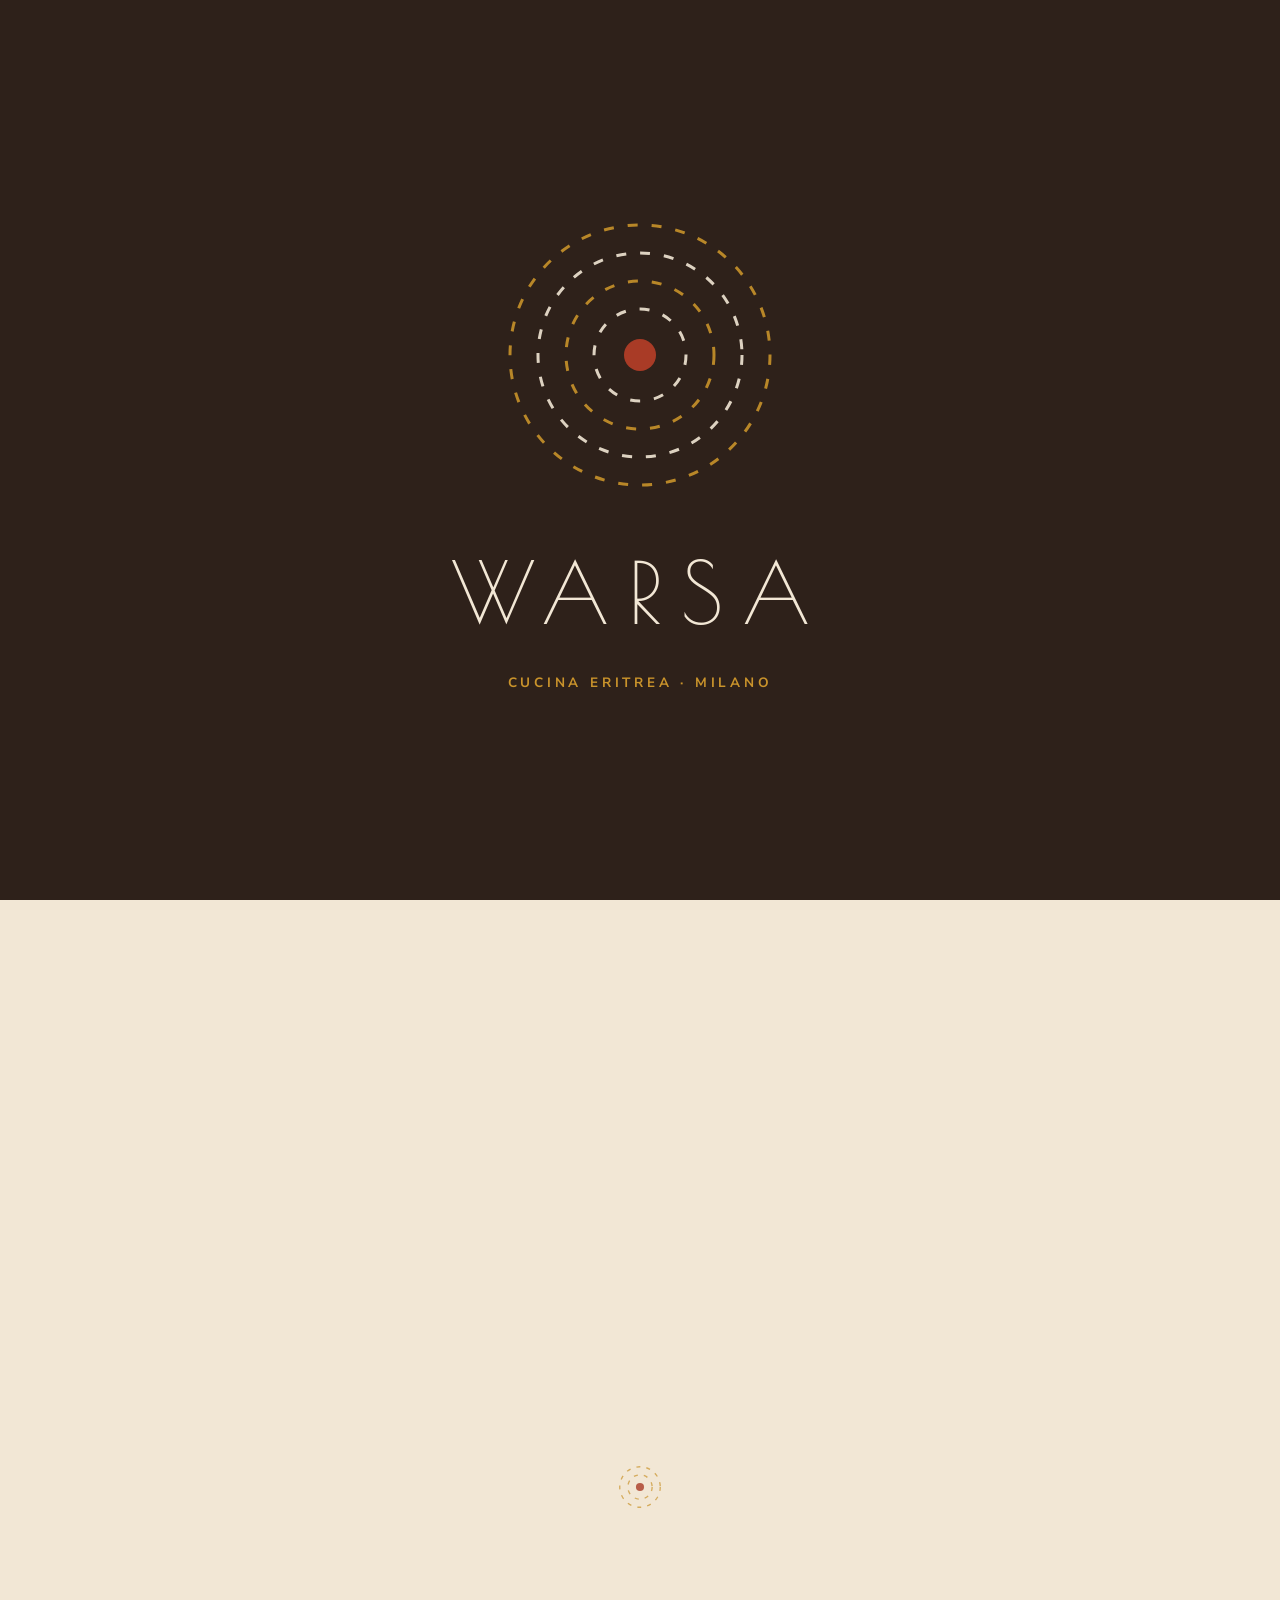
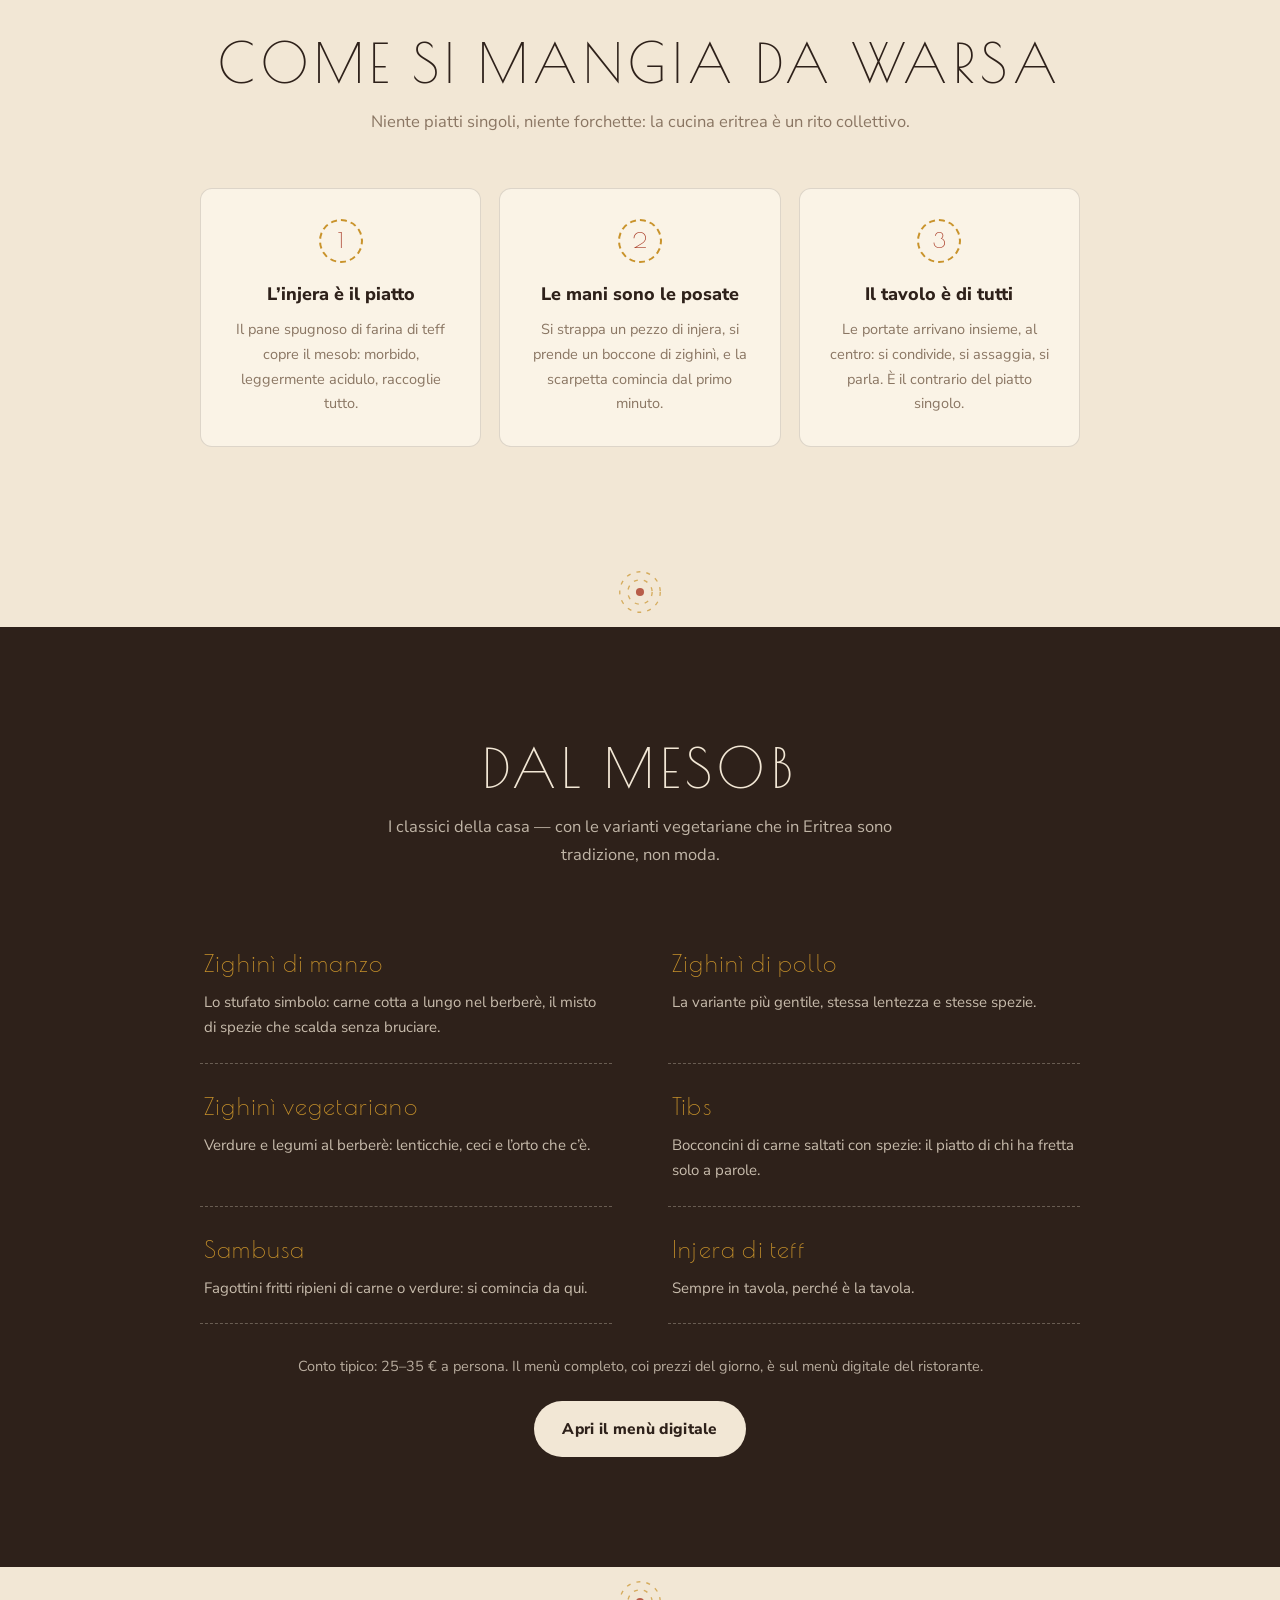
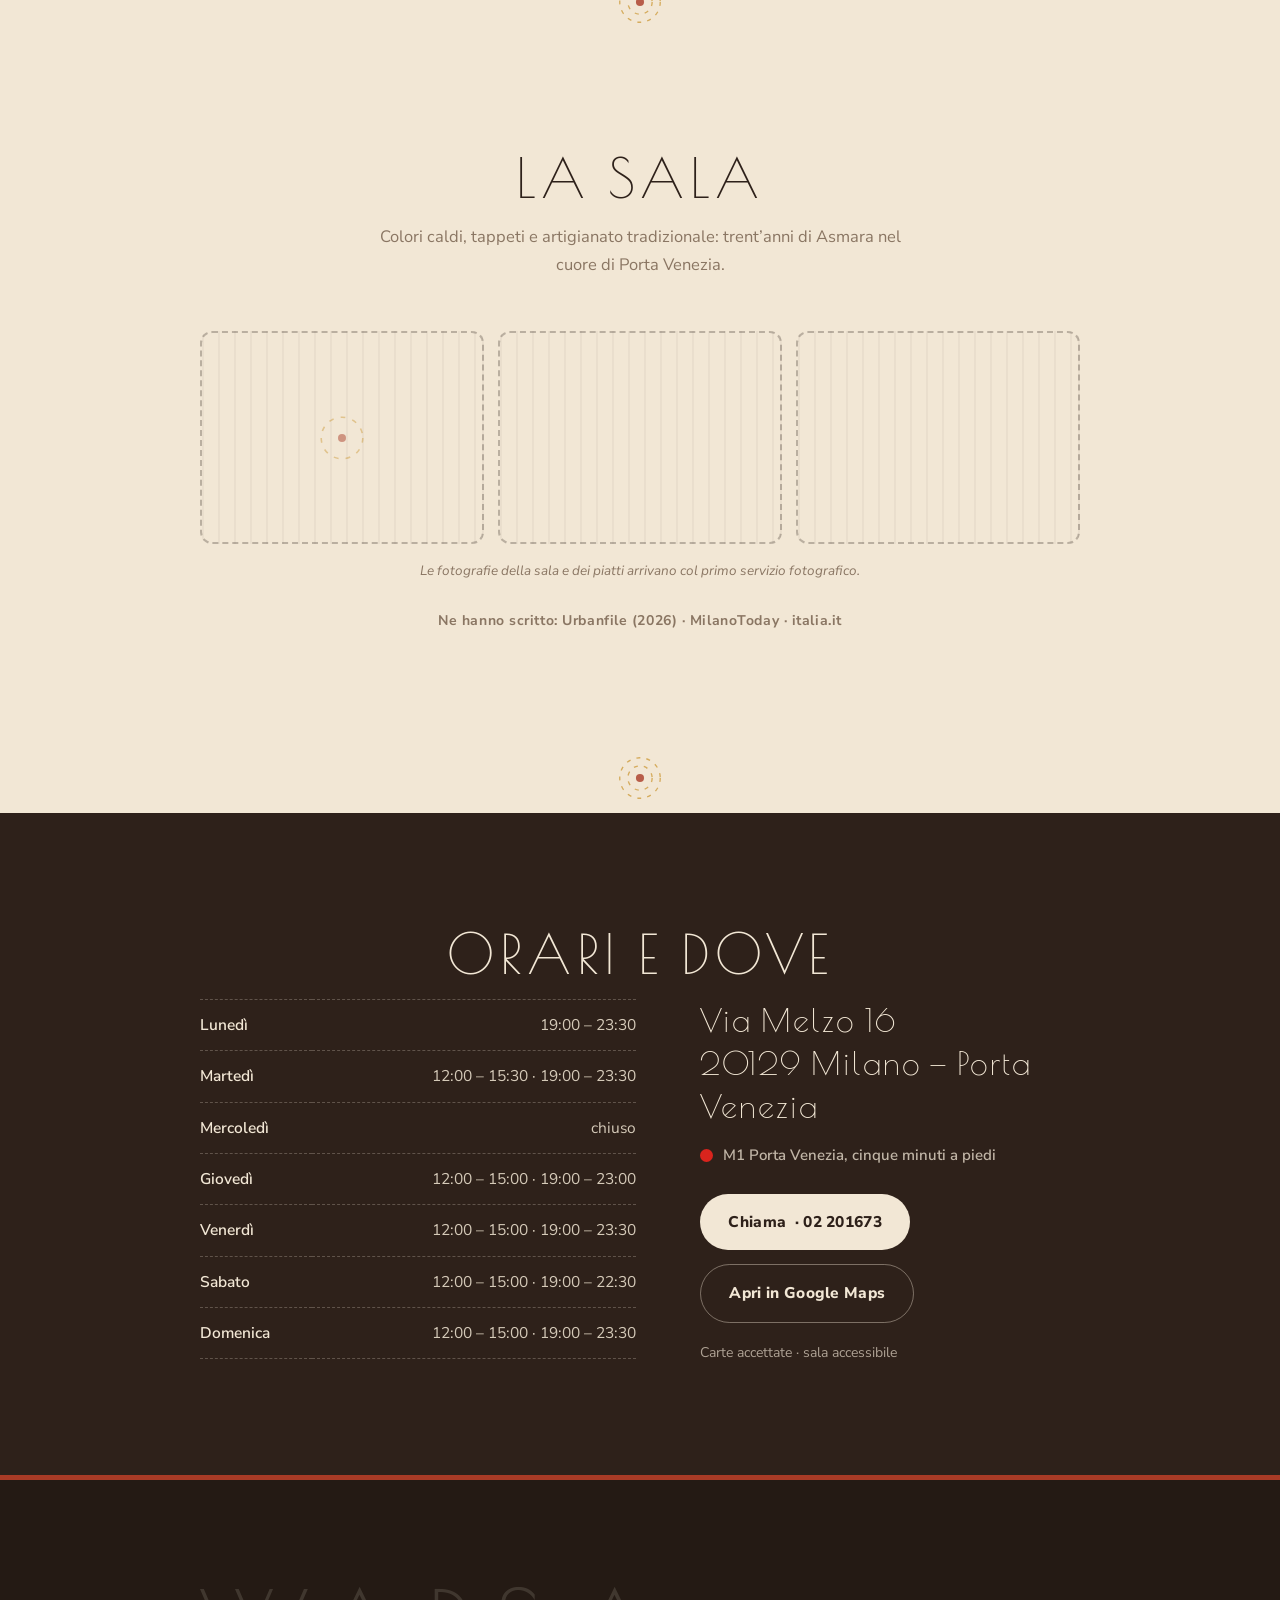
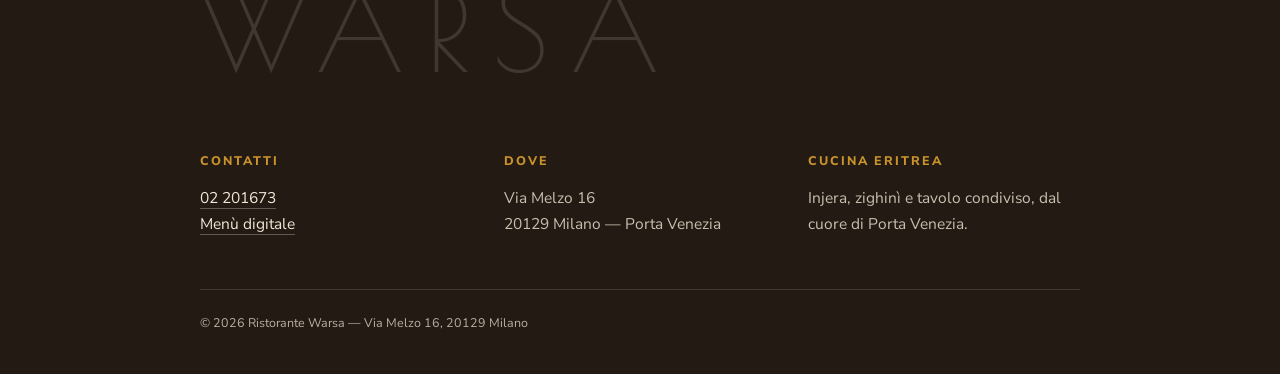
==== index.html @ 1490d29a "Sito Warsa — ristorante eritreo, Milano Porta Venezia Demo per pitch: layout cerimoniale centrato, f" ====
<!DOCTYPE html>
<html lang="it">
<head>
  <meta charset="UTF-8">
  <meta name="viewport" content="width=device-width, initial-scale=1.0">
  <title>Warsa — Ristorante eritreo a Milano, Porta Venezia | Via Melzo 16</title>
  <meta name="description" content="Warsa: uno dei ristoranti storici di cucina eritrea a Milano. Injera, zighinì, tibs e sambusa in via Melzo 16, Porta Venezia. Tel 02 201673 — menù digitale e orari.">
  <meta property="og:title" content="Warsa — Ristorante eritreo a Milano, Porta Venezia">
  <meta property="og:description" content="Injera, zighinì e cucina eritrea da condividere, in via Melzo 16. 4,4 su 5 in 1.472 recensioni.">
  <meta property="og:type" content="website">
  <meta property="og:locale" content="it_IT">
  <meta property="og:url" content="https://rotenzark.github.io/warsa/">
  <meta property="og:image" content="https://rotenzark.github.io/warsa/og-image.png">
  <link rel="canonical" href="https://rotenzark.github.io/warsa/">
  <meta name="theme-color" content="#F2E7D5">
  <link rel="icon" href="favicon.svg?v=1" type="image/svg+xml">
  <link rel="preconnect" href="https://fonts.googleapis.com">
  <link rel="preconnect" href="https://fonts.gstatic.com" crossorigin>
  <link href="https://fonts.googleapis.com/css2?family=Poiret+One&family=Nunito+Sans:wght@400;600;800&display=swap" rel="stylesheet">
  <link rel="stylesheet" href="css/style.css?v=1">
  <script type="application/ld+json">
  {
    "@context": "https://schema.org",
    "@type": "Restaurant",
    "name": "Warsa",
    "alternateName": "Ristorante Warsa",
    "description": "Uno dei ristoranti storici di cucina eritrea a Milano: injera di teff, zighinì, tibs e sambusa, in una sala ricca di arredi tradizionali. Quartiere Porta Venezia.",
    "servesCuisine": "Cucina eritrea",
    "telephone": "+3902201673",
    "priceRange": "€€",
    "menu": "https://warsa.qromo.it",
    "url": "https://rotenzark.github.io/warsa/",
    "image": "https://rotenzark.github.io/warsa/og-image.png",
    "address": {
      "@type": "PostalAddress",
      "streetAddress": "Via Melzo 16",
      "addressLocality": "Milano",
      "postalCode": "20129",
      "addressRegion": "MI",
      "addressCountry": "IT"
    },
    "areaServed": "Milano Porta Venezia",
    "hasMap": "https://www.google.com/maps/search/?api=1&query=Via+Melzo+16%2C+Milano",
    "openingHoursSpecification": [
      { "@type": "OpeningHoursSpecification", "dayOfWeek": "Monday", "opens": "19:00", "closes": "23:30" },
      { "@type": "OpeningHoursSpecification", "dayOfWeek": "Tuesday", "opens": "12:00", "closes": "15:30" },
      { "@type": "OpeningHoursSpecification", "dayOfWeek": "Tuesday", "opens": "19:00", "closes": "23:30" },
      { "@type": "OpeningHoursSpecification", "dayOfWeek": "Thursday", "opens": "12:00", "closes": "15:00" },
      { "@type": "OpeningHoursSpecification", "dayOfWeek": "Thursday", "opens": "19:00", "closes": "23:00" },
      { "@type": "OpeningHoursSpecification", "dayOfWeek": "Friday", "opens": "12:00", "closes": "15:00" },
      { "@type": "OpeningHoursSpecification", "dayOfWeek": "Friday", "opens": "19:00", "closes": "23:30" },
      { "@type": "OpeningHoursSpecification", "dayOfWeek": "Saturday", "opens": "12:00", "closes": "15:00" },
      { "@type": "OpeningHoursSpecification", "dayOfWeek": "Saturday", "opens": "19:00", "closes": "22:30" },
      { "@type": "OpeningHoursSpecification", "dayOfWeek": "Sunday", "opens": "12:00", "closes": "15:00" },
      { "@type": "OpeningHoursSpecification", "dayOfWeek": "Sunday", "opens": "19:00", "closes": "23:30" }
    ]
  }
  </script>
</head>
<body>

  <!-- ============ INTRO "IL MESOB" ============ -->
  <div class="intro" id="intro" aria-hidden="true">
    <div class="intro-mesob">
      <svg viewBox="0 0 300 300" fill="none" focusable="false">
        <circle class="anello a1" cx="150" cy="150" r="130"/>
        <circle class="anello a2" cx="150" cy="150" r="102"/>
        <circle class="anello a3" cx="150" cy="150" r="74"/>
        <circle class="anello a4" cx="150" cy="150" r="46"/>
        <circle class="centro" cx="150" cy="150" r="16"/>
      </svg>
      <p class="intro-nome">Warsa</p>
      <p class="intro-riga">Cucina eritrea · Milano</p>
    </div>
  </div>
  <noscript><style>.intro { display: none; }</style></noscript>

  <a class="skip-link" href="#top" data-i18n="skip">Salta al contenuto</a>

  <header class="topbar">
    <a class="wordmark" href="#top" aria-label="Warsa — torna su" data-i18n-aria="aria_top">Warsa</a>
    <nav class="nav" aria-label="Navigazione principale" data-i18n-aria="aria_nav">
      <button class="nav-toggle" aria-expanded="false" aria-controls="nav-menu">
        <span class="nav-toggle-bar" aria-hidden="true"></span>
        <span data-i18n="menu">Menu</span>
      </button>
      <ul class="nav-menu" id="nav-menu">
        <li><a href="#mesob" data-i18n="nav_mesob">Il mesob</a></li>
        <li><a href="#menu-sez" data-i18n="nav_menu2">Il menù</a></li>
        <li><a href="#sala" data-i18n="nav_room">La sala</a></li>
        <li><a href="#orari" data-i18n="nav_hours">Orari e dove</a></li>
      </ul>
    </nav>
    <div class="topbar-actions">
      <div class="lang-switch" role="group" aria-label="Lingua / Language">
        <button class="lang-btn is-active" data-lang="it" aria-pressed="true">IT</button>
        <span class="lang-sep" aria-hidden="true">/</span>
        <button class="lang-btn" data-lang="en" aria-pressed="false">EN</button>
      </div>
      <a class="btn btn-berbere btn-small" href="tel:+3902201673">
        <span data-i18n="call_short">Chiama</span>
      </a>
    </div>
  </header>

  <main id="top">

    <!-- ============ HERO ============ -->
    <section class="hero">
      <div class="hero-anelli" aria-hidden="true">
        <svg viewBox="0 0 300 300" fill="none" focusable="false">
          <circle class="anello-h" cx="150" cy="150" r="130"/>
          <circle class="anello-h" cx="150" cy="150" r="102"/>
          <circle class="anello-h" cx="150" cy="150" r="74"/>
          <circle class="anello-h" cx="150" cy="150" r="46"/>
          <circle class="centro-h" cx="150" cy="150" r="16"/>
        </svg>
      </div>
      <p class="eyebrow" data-i18n="hero_eyebrow">Cucina eritrea · Via Melzo 16 — Porta Venezia, Milano</p>
      <h1 class="hero-title">Warsa</h1>
      <p class="hero-sub" data-i18n="hero_sub">Uno dei ristoranti storici della cucina eritrea a Milano</p>
      <p class="hero-lead" data-i18n="hero_lead">L’injera arriva al centro del tavolo, lo zighinì ci si appoggia sopra, e le posate restano nel cassetto: qui si mangia con le mani, insieme, come ad Asmara.</p>
      <div class="hero-cta">
        <a class="btn btn-berbere" href="tel:+3902201673"><span data-i18n="call_cta">Chiama</span>&nbsp;· 02 201673</a>
        <a class="btn btn-quieto" href="https://warsa.qromo.it" target="_blank" rel="noopener" data-i18n="menu_cta">Sfoglia il menù digitale</a>
      </div>
      <p class="hero-proof" data-i18n="hero_proof">4,4 su 5 · 1.472 recensioni</p>
    </section>

    <div class="divisore" aria-hidden="true"><svg viewBox="0 0 80 80" fill="none"><circle class="d-anello" cx="40" cy="40" r="30"/><circle class="d-anello" cx="40" cy="40" r="18"/><circle class="d-centro" cx="40" cy="40" r="6"/></svg></div>

    <!-- ============ IL MESOB ============ -->
    <section class="sezione" id="mesob">
      <h2 class="sezione-titolo" data-i18n="mesob_title">Come si mangia da Warsa</h2>
      <p class="sezione-sub" data-i18n="mesob_sub">Niente piatti singoli, niente forchette: la cucina eritrea è un rito collettivo.</p>
      <div class="riti">
        <article class="rito">
          <span class="rito-num" aria-hidden="true">1</span>
          <h3 data-i18n="r1_t">L’injera è il piatto</h3>
          <p data-i18n="r1_p">Il pane spugnoso di farina di teff copre il mesob: morbido, leggermente acidulo, raccoglie tutto.</p>
        </article>
        <article class="rito">
          <span class="rito-num" aria-hidden="true">2</span>
          <h3 data-i18n="r2_t">Le mani sono le posate</h3>
          <p data-i18n="r2_p">Si strappa un pezzo di injera, si prende un boccone di zighinì, e la scarpetta comincia dal primo minuto.</p>
        </article>
        <article class="rito">
          <span class="rito-num" aria-hidden="true">3</span>
          <h3 data-i18n="r3_t">Il tavolo è di tutti</h3>
          <p data-i18n="r3_p">Le portate arrivano insieme, al centro: si condivide, si assaggia, si parla. È il contrario del piatto singolo.</p>
        </article>
      </div>
    </section>

    <div class="divisore" aria-hidden="true"><svg viewBox="0 0 80 80" fill="none"><circle class="d-anello" cx="40" cy="40" r="30"/><circle class="d-anello" cx="40" cy="40" r="18"/><circle class="d-centro" cx="40" cy="40" r="6"/></svg></div>

    <!-- ============ IL MENÙ ============ -->
    <section class="sezione sezione-scura" id="menu-sez">
      <h2 class="sezione-titolo" data-i18n="menu_title">Dal mesob</h2>
      <p class="sezione-sub sezione-sub-chiara" data-i18n="menu_sub">I classici della casa — con le varianti vegetariane che in Eritrea sono tradizione, non moda.</p>
      <ul class="piatti">
        <li class="piatto">
          <h3 data-i18n="p1_t">Zighinì di manzo</h3>
          <p data-i18n="p1_p">Lo stufato simbolo: carne cotta a lungo nel berberè, il misto di spezie che scalda senza bruciare.</p>
        </li>
        <li class="piatto">
          <h3 data-i18n="p2_t">Zighinì di pollo</h3>
          <p data-i18n="p2_p">La variante più gentile, stessa lentezza e stesse spezie.</p>
        </li>
        <li class="piatto">
          <h3 data-i18n="p3_t">Zighinì vegetariano</h3>
          <p data-i18n="p3_p">Verdure e legumi al berberè: lenticchie, ceci e l’orto che c’è.</p>
        </li>
        <li class="piatto">
          <h3 data-i18n="p4_t">Tibs</h3>
          <p data-i18n="p4_p">Bocconcini di carne saltati con spezie: il piatto di chi ha fretta solo a parole.</p>
        </li>
        <li class="piatto">
          <h3 data-i18n="p5_t">Sambusa</h3>
          <p data-i18n="p5_p">Fagottini fritti ripieni di carne o verdure: si comincia da qui.</p>
        </li>
        <li class="piatto">
          <h3 data-i18n="p6_t">Injera di teff</h3>
          <p data-i18n="p6_p">Sempre in tavola, perché è la tavola.</p>
        </li>
      </ul>
      <p class="piatti-nota" data-i18n="menu_note">Conto tipico: 25–35 € a persona. Il menù completo, coi prezzi del giorno, è sul menù digitale del ristorante.</p>
      <a class="btn btn-teff" href="https://warsa.qromo.it" target="_blank" rel="noopener" data-i18n="menu_cta2">Apri il menù digitale</a>
    </section>

    <div class="divisore" aria-hidden="true"><svg viewBox="0 0 80 80" fill="none"><circle class="d-anello" cx="40" cy="40" r="30"/><circle class="d-anello" cx="40" cy="40" r="18"/><circle class="d-centro" cx="40" cy="40" r="6"/></svg></div>

    <!-- ============ LA SALA ============ -->
    <section class="sezione" id="sala">
      <h2 class="sezione-titolo" data-i18n="room_title">La sala</h2>
      <p class="sezione-sub" data-i18n="room_sub">Colori caldi, tappeti e artigianato tradizionale: trent’anni di Asmara nel cuore di Porta Venezia.</p>
      <div class="sala-slots" aria-hidden="true">
        <div class="s-slot"><svg viewBox="0 0 80 80" fill="none"><circle class="d-anello" cx="40" cy="40" r="26"/><circle class="d-centro" cx="40" cy="40" r="5"/></svg></div>
        <div class="s-slot"></div>
        <div class="s-slot"></div>
      </div>
      <p class="sala-nota" data-i18n="room_note">Le fotografie della sala e dei piatti arrivano col primo servizio fotografico.</p>
      <p class="stampa"><span data-i18n="press">Ne hanno scritto:</span> Urbanfile (2026) · MilanoToday · italia.it</p>
    </section>

    <div class="divisore" aria-hidden="true"><svg viewBox="0 0 80 80" fill="none"><circle class="d-anello" cx="40" cy="40" r="30"/><circle class="d-anello" cx="40" cy="40" r="18"/><circle class="d-centro" cx="40" cy="40" r="6"/></svg></div>

    <!-- ============ ORARI E DOVE ============ -->
    <section class="sezione sezione-scura" id="orari">
      <h2 class="sezione-titolo" data-i18n="hours_title">Orari e dove</h2>
      <div class="orari-dove">
        <table class="orari-tabella">
          <caption class="visually-hidden" data-i18n="hours_caption">Orari di apertura</caption>
          <tbody>
            <tr><th scope="row" data-i18n="mon">Lunedì</th><td>19:00 – 23:30</td></tr>
            <tr><th scope="row" data-i18n="tue">Martedì</th><td>12:00 – 15:30 · 19:00 – 23:30</td></tr>
            <tr><th scope="row" data-i18n="wed">Mercoledì</th><td data-i18n="closed">chiuso</td></tr>
            <tr><th scope="row" data-i18n="thu">Giovedì</th><td>12:00 – 15:00 · 19:00 – 23:00</td></tr>
            <tr><th scope="row" data-i18n="fri">Venerdì</th><td>12:00 – 15:00 · 19:00 – 23:30</td></tr>
            <tr><th scope="row" data-i18n="sat">Sabato</th><td>12:00 – 15:00 · 19:00 – 22:30</td></tr>
            <tr><th scope="row" data-i18n="sun">Domenica</th><td>12:00 – 15:00 · 19:00 – 23:30</td></tr>
          </tbody>
        </table>
        <div class="dove">
          <address class="dove-indirizzo">
            Via Melzo 16<br>
            20129 Milano — Porta Venezia
          </address>
          <p class="dove-metro"><span class="metro-dot" aria-hidden="true"></span> <span data-i18n="metro">M1 Porta Venezia, cinque minuti a piedi</span></p>
          <div class="dove-azioni">
            <a class="btn btn-teff" href="tel:+3902201673"><span data-i18n="call_cta">Chiama</span>&nbsp;· 02 201673</a>
            <a class="btn btn-quieto-chiaro" href="https://www.google.com/maps/search/?api=1&query=Via+Melzo+16%2C+Milano" target="_blank" rel="noopener" data-i18n="maps">Apri in Google Maps</a>
          </div>
          <p class="dove-note"><span data-i18n="cards">Carte accettate · sala accessibile</span></p>
        </div>
      </div>
    </section>

  </main>

  <!-- ============ FOOTER ============ -->
  <footer class="footer">
    <p class="footer-wordmark" aria-hidden="true">Warsa</p>
    <div class="footer-cols">
      <div>
        <h3 data-i18n="f_contacts">Contatti</h3>
        <p><a href="tel:+3902201673">02 201673</a></p>
        <p><a href="https://warsa.qromo.it" target="_blank" rel="noopener" data-i18n="f_menu">Menù digitale</a></p>
      </div>
      <div>
        <h3 data-i18n="f_where">Dove</h3>
        <p>Via Melzo 16<br>20129 Milano — Porta Venezia</p>
      </div>
      <div>
        <h3 data-i18n="f_what">Cucina eritrea</h3>
        <p data-i18n="f_line">Injera, zighinì e tavolo condiviso, dal cuore di Porta Venezia.</p>
      </div>
    </div>
    <p class="footer-legal">© <span data-current-year>2026</span> Ristorante Warsa — Via Melzo 16, 20129 Milano</p>
  </footer>

  <script src="js/main.js?v=1"></script>
</body>
</html>
---- css/style.css ----
/* ============================================================
   WARSA — Cucina eritrea, Milano Porta Venezia
   Palette: teff, caffè, berberè, senape · il mesob come firma
   ============================================================ */

:root {
  --teff:      #F2E7D5;   /* crema d'injera: fondo */
  --teff-vivo: #FAF3E6;   /* card */
  --caffe:     #2E211A;   /* inchiostro e sezioni scure */
  --caffe-2:   #3C2C22;
  --berbere:   #A93B26;   /* rosso spezia: CTA */
  --senape:    #C9932B;   /* accenti */
  --sabbia:    #8A7663;   /* testo secondario */

  --f-display: "Poiret One", "Georgia", cursive;
  --f-body: "Nunito Sans", "Segoe UI", Arial, sans-serif;

  --maxw: 880px;
  --pad: clamp(20px, 5vw, 60px);
}

* { margin: 0; padding: 0; box-sizing: border-box; }

html { scroll-padding-top: 76px; }
@media (prefers-reduced-motion: no-preference) {
  html { scroll-behavior: smooth; }
}

body {
  font-family: var(--f-body);
  font-size: 17px;
  line-height: 1.7;
  background: var(--teff);
  color: var(--caffe);
  -webkit-font-smoothing: antialiased;
}

::selection { background: var(--senape); color: var(--caffe); }

img, svg { display: block; max-width: 100%; }
a { color: inherit; }

:focus-visible {
  outline: 2px solid var(--caffe);
  outline-offset: 3px;
  border-radius: 2px;
}
.sezione-scura :focus-visible,
.footer :focus-visible,
.intro :focus-visible { outline-color: var(--teff); }

.visually-hidden {
  position: absolute !important;
  width: 1px; height: 1px;
  overflow: hidden;
  clip: rect(0 0 0 0);
  white-space: nowrap;
}

.skip-link {
  position: absolute;
  top: -60px; left: 16px;
  z-index: 400;
  background: var(--caffe);
  color: var(--teff);
  padding: 10px 18px;
  font-weight: 700;
  text-decoration: none;
  transition: top 0.2s;
}
.skip-link:focus { top: 12px; }

/* ============ INTRO "IL MESOB" (iride) ============ */

.intro {
  position: fixed;
  inset: 0;
  z-index: 300;
  background: var(--caffe);
  display: flex;
  align-items: center;
  justify-content: center;
  clip-path: circle(150% at 50% 50%);
}

body.intro-lock { overflow: hidden; }

.intro--iride {
  clip-path: circle(0% at 50% 50%);
  transition: clip-path 0.9s cubic-bezier(0.6, 0, 0.3, 1);
  pointer-events: none;
}

.intro-mesob {
  display: flex;
  flex-direction: column;
  align-items: center;
  gap: 8px;
}

.intro-mesob svg {
  width: min(56vmin, 300px);
  height: auto;
  margin-bottom: 8px;
}

.anello {
  stroke: var(--senape);
  stroke-width: 3;
  stroke-dasharray: 10 14;
  stroke-dashoffset: 400;
  opacity: 0;
  animation: intreccio 1.2s cubic-bezier(0.4, 0, 0.3, 1) forwards;
}
.a1 { animation-delay: 0.20s; }
.a2 { animation-delay: 0.42s; stroke: var(--teff); opacity: 0; }
.a3 { animation-delay: 0.64s; }
.a4 { animation-delay: 0.86s; stroke: var(--teff); }
@keyframes intreccio {
  to { stroke-dashoffset: 0; opacity: 0.9; }
}

.centro {
  fill: var(--berbere);
  transform-box: fill-box;
  transform-origin: center;
  transform: scale(0);
  animation: cuore 0.5s cubic-bezier(0.3, 1.3, 0.4, 1) 1.15s forwards;
}
@keyframes cuore {
  to { transform: scale(1); }
}

.intro-nome {
  font-family: var(--f-display);
  font-size: clamp(44px, 9vw, 84px);
  letter-spacing: 0.22em;
  text-transform: uppercase;
  color: var(--teff);
  opacity: 0;
  animation: nome-su 0.7s ease 1.5s forwards;
}
.intro-riga {
  font-size: clamp(11px, 1.6vw, 13.5px);
  font-weight: 700;
  letter-spacing: 0.28em;
  text-transform: uppercase;
  color: var(--senape);
  opacity: 0;
  animation: nome-su 0.7s ease 1.75s forwards;
}
@keyframes nome-su {
  from { opacity: 0; transform: translateY(10px); }
  to   { opacity: 1; transform: none; }
}

/* ingresso hero orchestrato con la fine dell'intro */
.has-intro .hero > *:not(.hero-anelli) {
  opacity: 0;
  transform: translateY(16px);
}
.intro-done .hero > *:not(.hero-anelli) {
  opacity: 1;
  transform: none;
  transition: opacity 0.7s ease 0.25s, transform 0.7s ease 0.25s;
}

@media (prefers-reduced-motion: reduce) {
  .intro { display: none; }
  .has-intro .hero > *:not(.hero-anelli) { opacity: 1; transform: none; }
}

/* ============ TOPBAR ============ */

.topbar {
  position: sticky;
  top: 0;
  z-index: 100;
  display: flex;
  align-items: center;
  gap: 28px;
  padding: 14px var(--pad);
  background: rgba(242, 231, 213, 0.92);
  backdrop-filter: blur(10px);
  -webkit-backdrop-filter: blur(10px);
  border-bottom: 1px solid rgba(46, 33, 26, 0.16);
}

.wordmark {
  font-family: var(--f-display);
  font-size: 24px;
  letter-spacing: 0.14em;
  text-transform: uppercase;
  line-height: 1;
  text-decoration: none;
  color: var(--caffe);
  white-space: nowrap;
}

.nav { margin-right: auto; }
.nav-toggle { display: none; }

.nav-menu {
  display: flex;
  gap: 26px;
  list-style: none;
}
.nav-menu a {
  font-size: 14.5px;
  font-weight: 600;
  letter-spacing: 0.03em;
  text-decoration: none;
  color: var(--sabbia);
  transition: color 0.15s;
}
.nav-menu a:hover { color: var(--caffe); }

.topbar-actions {
  display: flex;
  align-items: center;
  gap: 14px;
}

.lang-switch {
  display: flex;
  align-items: center;
  gap: 2px;
  font-size: 13px;
  font-weight: 800;
  letter-spacing: 0.06em;
}
.lang-btn {
  display: inline-flex;
  align-items: center;
  justify-content: center;
  min-width: 32px;
  min-height: 32px;
  background: none;
  border: none;
  color: var(--sabbia);
  font: inherit;
  cursor: pointer;
  padding: 6px 8px;
}
.lang-btn.is-active { color: var(--berbere); }
.lang-btn:hover { color: var(--caffe); }
.lang-sep { color: rgba(46, 33, 26, 0.25); }

/* ============ BOTTONI ============ */

.btn {
  display: inline-flex;
  align-items: center;
  justify-content: center;
  gap: 4px;
  padding: 15px 28px;
  font-family: var(--f-body);
  font-size: 15.5px;
  font-weight: 800;
  letter-spacing: 0.02em;
  text-decoration: none;
  border: none;
  border-radius: 999px;
  cursor: pointer;
  transition: transform 0.15s, background-color 0.15s, border-color 0.15s;
}
.btn:active { transform: scale(0.98); }

.btn-berbere {
  background: var(--berbere);
  color: #FFF6EA;
}
.btn-berbere:hover { background: #8E2F1D; }

.btn-teff {
  background: var(--teff);
  color: var(--caffe);
}
.btn-teff:hover { background: #E8DAC1; }

.btn-quieto {
  border: 1.5px solid rgba(46, 33, 26, 0.35);
  color: var(--caffe);
  background: none;
}
.btn-quieto:hover { border-color: var(--caffe); }

.btn-quieto-chiaro {
  border: 1.5px solid rgba(242, 231, 213, 0.4);
  color: var(--teff);
  background: none;
}
.btn-quieto-chiaro:hover { border-color: var(--teff); }

.btn-small { padding: 9px 18px; font-size: 14px; }

/* ============ HERO (cerimoniale, centrato) ============ */

.hero {
  position: relative;
  min-height: calc(100vh - 55px);
  min-height: calc(100svh - 55px);
  display: flex;
  flex-direction: column;
  align-items: center;
  justify-content: center;
  text-align: center;
  padding: 60px var(--pad);
  overflow: hidden;
}

.hero-anelli {
  position: absolute;
  top: 50%;
  left: 50%;
  transform: translate(-50%, -54%);
  width: min(120vmin, 720px);
  opacity: 0.5;
  pointer-events: none;
}

.anello-h {
  stroke: var(--senape);
  stroke-width: 1.6;
  stroke-dasharray: 10 14;
  opacity: 0.55;
}
.anello-h:nth-child(2),
.anello-h:nth-child(4) { stroke: var(--sabbia); opacity: 0.35; }
.centro-h { fill: rgba(169, 59, 38, 0.35); }

@media (prefers-reduced-motion: no-preference) {
  .hero-anelli svg {
    animation: mesob-gira 90s linear infinite;
  }
  @keyframes mesob-gira {
    to { transform: rotate(360deg); }
  }
}

.hero > * { position: relative; z-index: 2; }

.eyebrow {
  font-size: 13px;
  font-weight: 800;
  letter-spacing: 0.18em;
  text-transform: uppercase;
  color: var(--berbere);
  margin-bottom: 24px;
}

.hero-title {
  font-family: var(--f-display);
  font-size: clamp(72px, 15vw, 180px);
  font-weight: 400;
  letter-spacing: 0.18em;
  text-transform: uppercase;
  line-height: 1;
  color: var(--caffe);
  margin-right: -0.18em; /* compensa il letter-spacing per il centraggio ottico */
}

.hero-sub {
  font-size: clamp(14px, 2vw, 18px);
  font-weight: 700;
  letter-spacing: 0.08em;
  color: var(--senape);
  text-transform: uppercase;
  margin: 18px 0 24px;
}

.hero-lead {
  max-width: 620px;
  font-size: clamp(17px, 2vw, 20px);
  color: var(--sabbia);
  margin-bottom: 36px;
}

.hero-cta {
  display: flex;
  flex-wrap: wrap;
  justify-content: center;
  gap: 16px;
  margin-bottom: 22px;
}

.hero-proof {
  font-size: 14px;
  font-weight: 700;
  letter-spacing: 0.06em;
  text-transform: uppercase;
  color: var(--sabbia);
}

/* ============ DIVISORE (mesob piccolo) ============ */

.divisore {
  display: flex;
  justify-content: center;
  padding: 8px 0;
}
.divisore svg { width: 54px; height: 54px; }
.d-anello {
  stroke: var(--senape);
  stroke-width: 2;
  stroke-dasharray: 6 9;
  opacity: 0.7;
}
.d-centro { fill: var(--berbere); opacity: 0.8; }

/* ============ SEZIONI (centrate) ============ */

.sezione {
  padding: clamp(64px, 9vw, 110px) var(--pad);
  text-align: center;
}

.sezione > * {
  max-width: var(--maxw);
  margin-left: auto;
  margin-right: auto;
}

.sezione-scura {
  background: var(--caffe);
  color: var(--teff);
}

.sezione-titolo {
  font-family: var(--f-display);
  font-size: clamp(32px, 5vw, 54px);
  font-weight: 400;
  letter-spacing: 0.1em;
  text-transform: uppercase;
  line-height: 1.15;
  margin-bottom: 14px;
}

.sezione-sub {
  max-width: 560px;
  font-size: 16.5px;
  color: var(--sabbia);
  margin-bottom: clamp(34px, 5vw, 52px);
}
.sezione-sub-chiara { color: rgba(242, 231, 213, 0.75); }

/* ============ I RITI (come si mangia) ============ */

.riti {
  display: grid;
  grid-template-columns: repeat(3, 1fr);
  gap: 18px;
  text-align: center;
}

.rito {
  background: var(--teff-vivo);
  border: 1px solid rgba(46, 33, 26, 0.14);
  border-radius: 12px;
  padding: 30px 24px;
}

.rito-num {
  display: inline-flex;
  align-items: center;
  justify-content: center;
  width: 44px;
  height: 44px;
  border: 2px dashed var(--senape);
  border-radius: 50%;
  font-family: var(--f-display);
  font-size: 22px;
  color: var(--berbere);
  margin-bottom: 16px;
}

.rito h3 {
  font-size: 18px;
  font-weight: 800;
  margin-bottom: 8px;
}

.rito p {
  font-size: 14.5px;
  color: var(--sabbia);
}

/* ============ IL MENÙ ============ */

.piatti {
  list-style: none;
  display: grid;
  grid-template-columns: repeat(2, 1fr);
  gap: 0 clamp(28px, 5vw, 56px);
  text-align: left;
}

.piatto {
  padding: 22px 4px;
  border-bottom: 1px dashed rgba(242, 231, 213, 0.3);
}

.piatto h3 {
  font-family: var(--f-display);
  font-size: 24px;
  font-weight: 400;
  letter-spacing: 0.05em;
  color: var(--senape);
  margin-bottom: 6px;
}

.piatto p {
  font-size: 15px;
  color: rgba(242, 231, 213, 0.78);
}

.piatti-nota {
  margin-top: 30px;
  font-size: 14.5px;
  color: rgba(242, 231, 213, 0.7);
  margin-bottom: 22px;
}

/* ============ LA SALA ============ */

.sala-slots {
  display: grid;
  grid-template-columns: repeat(3, 1fr);
  gap: 14px;
}

.s-slot {
  aspect-ratio: 4 / 3;
  border: 2px dashed rgba(46, 33, 26, 0.28);
  border-radius: 12px;
  background:
    repeating-linear-gradient(90deg,
      rgba(46, 33, 26, 0.04) 0 2px,
      transparent 2px 16px);
  display: flex;
  align-items: center;
  justify-content: center;
}
.s-slot svg { width: 64px; height: 64px; opacity: 0.6; }

.sala-nota {
  margin-top: 16px;
  font-size: 13.5px;
  font-style: italic;
  color: var(--sabbia);
}

.stampa {
  margin-top: 26px;
  font-size: 14px;
  font-weight: 700;
  letter-spacing: 0.04em;
  color: var(--sabbia);
}

/* ============ ORARI E DOVE ============ */

.orari-dove {
  display: grid;
  grid-template-columns: 1.15fr 1fr;
  gap: clamp(32px, 5vw, 64px);
  text-align: left;
  align-items: start;
}

.orari-tabella {
  width: 100%;
  border-collapse: collapse;
  font-size: 15.5px;
}
.orari-tabella th,
.orari-tabella td {
  text-align: left;
  padding: 12px 0;
  border-bottom: 1px dashed rgba(242, 231, 213, 0.25);
  font-weight: 600;
}
.orari-tabella tr:first-child th,
.orari-tabella tr:first-child td { border-top: 1px dashed rgba(242, 231, 213, 0.25); }
.orari-tabella td {
  text-align: right;
  font-weight: 400;
  color: rgba(242, 231, 213, 0.85);
  white-space: nowrap;
}

.dove-indirizzo {
  font-family: var(--f-display);
  font-style: normal;
  font-size: clamp(24px, 3vw, 32px);
  letter-spacing: 0.06em;
  line-height: 1.35;
  margin-bottom: 14px;
}

.dove-metro {
  display: flex;
  align-items: center;
  gap: 10px;
  font-size: 15px;
  font-weight: 600;
  color: rgba(242, 231, 213, 0.75);
  margin-bottom: 26px;
}
.metro-dot {
  width: 13px; height: 13px;
  border-radius: 50%;
  background: #D9241D; /* rosso della M1 */
  flex: none;
}

.dove-azioni {
  display: flex;
  flex-wrap: wrap;
  gap: 14px;
  margin-bottom: 18px;
}

.dove-note {
  font-size: 14px;
  color: rgba(242, 231, 213, 0.65);
}

/* ============ FOOTER ============ */

.footer {
  background: #241A14;
  color: var(--teff);
  padding: clamp(56px, 8vw, 96px) var(--pad) 40px;
  border-top: 5px solid var(--berbere);
}

.footer > * {
  max-width: var(--maxw);
  margin-left: auto;
  margin-right: auto;
}

.footer-wordmark {
  font-family: var(--f-display);
  font-size: clamp(52px, 9vw, 110px);
  letter-spacing: 0.2em;
  text-transform: uppercase;
  line-height: 1;
  color: rgba(242, 231, 213, 0.14);
  margin-bottom: clamp(38px, 5vw, 64px);
  user-select: none;
}

.footer-cols {
  display: grid;
  grid-template-columns: repeat(3, 1fr);
  gap: 32px;
  margin-bottom: 52px;
}

.footer-cols h3 {
  font-size: 12.5px;
  font-weight: 800;
  letter-spacing: 0.16em;
  text-transform: uppercase;
  color: var(--senape);
  margin-bottom: 14px;
}

.footer-cols p {
  font-size: 15.5px;
  color: rgba(242, 231, 213, 0.8);
}
.footer-cols a {
  color: var(--teff);
  text-decoration: none;
  border-bottom: 1px solid rgba(242, 231, 213, 0.3);
  transition: border-color 0.15s;
}
.footer-cols a:hover { border-color: var(--senape); }

.footer-legal {
  font-size: 12.5px;
  color: rgba(242, 231, 213, 0.72);
  border-top: 1px solid rgba(242, 231, 213, 0.14);
  padding-top: 22px;
}

/* ============ REVEAL ============ */

@media (prefers-reduced-motion: no-preference) {
  .reveal {
    opacity: 0;
    transform: translateY(18px);
    transition: opacity 0.65s ease, transform 0.65s ease;
  }
  .reveal.is-visible {
    opacity: 1;
    transform: none;
  }
}

/* ============ RESPONSIVE ============ */

@media (max-width: 900px) {
  .topbar { gap: 18px; }
  .nav-menu { gap: 16px; }
  .nav-menu a { font-size: 13.5px; }

  .riti { grid-template-columns: 1fr; }
  .piatti { grid-template-columns: 1fr; }
  .sala-slots { grid-template-columns: 1fr; }
  .s-slot { aspect-ratio: 21 / 9; }
  .orari-dove { grid-template-columns: 1fr; }
}

@media (max-width: 860px) {
  html { scroll-padding-top: 130px; }

  .topbar { gap: 16px; flex-wrap: wrap; }

  .nav-toggle {
    display: inline-flex;
    align-items: center;
    gap: 8px;
    background: none;
    border: 1.5px solid rgba(46, 33, 26, 0.3);
    border-radius: 999px;
    color: var(--caffe);
    font: 700 13.5px var(--f-body);
    letter-spacing: 0.03em;
    padding: 8px 14px;
    cursor: pointer;
  }
  .nav-toggle-bar {
    width: 14px;
    height: 2px;
    background: currentColor;
    box-shadow: 0 -4px 0 currentColor, 0 4px 0 currentColor;
  }

  .nav { order: 3; width: 100%; margin: 0; }
  .nav-menu {
    display: none;
    flex-direction: column;
    gap: 0;
    width: 100%;
    padding: 6px 0 10px;
  }
  .nav.is-open .nav-menu { display: flex; }
  .nav-menu a {
    display: block;
    padding: 12px 2px;
    font-size: 16px;
    border-bottom: 1px solid rgba(46, 33, 26, 0.1);
  }

  .topbar-actions { margin-left: auto; }

  .hero-cta .btn { width: 100%; }

  .dove-azioni .btn { width: 100%; }

  .footer-cols { grid-template-columns: 1fr; }
}
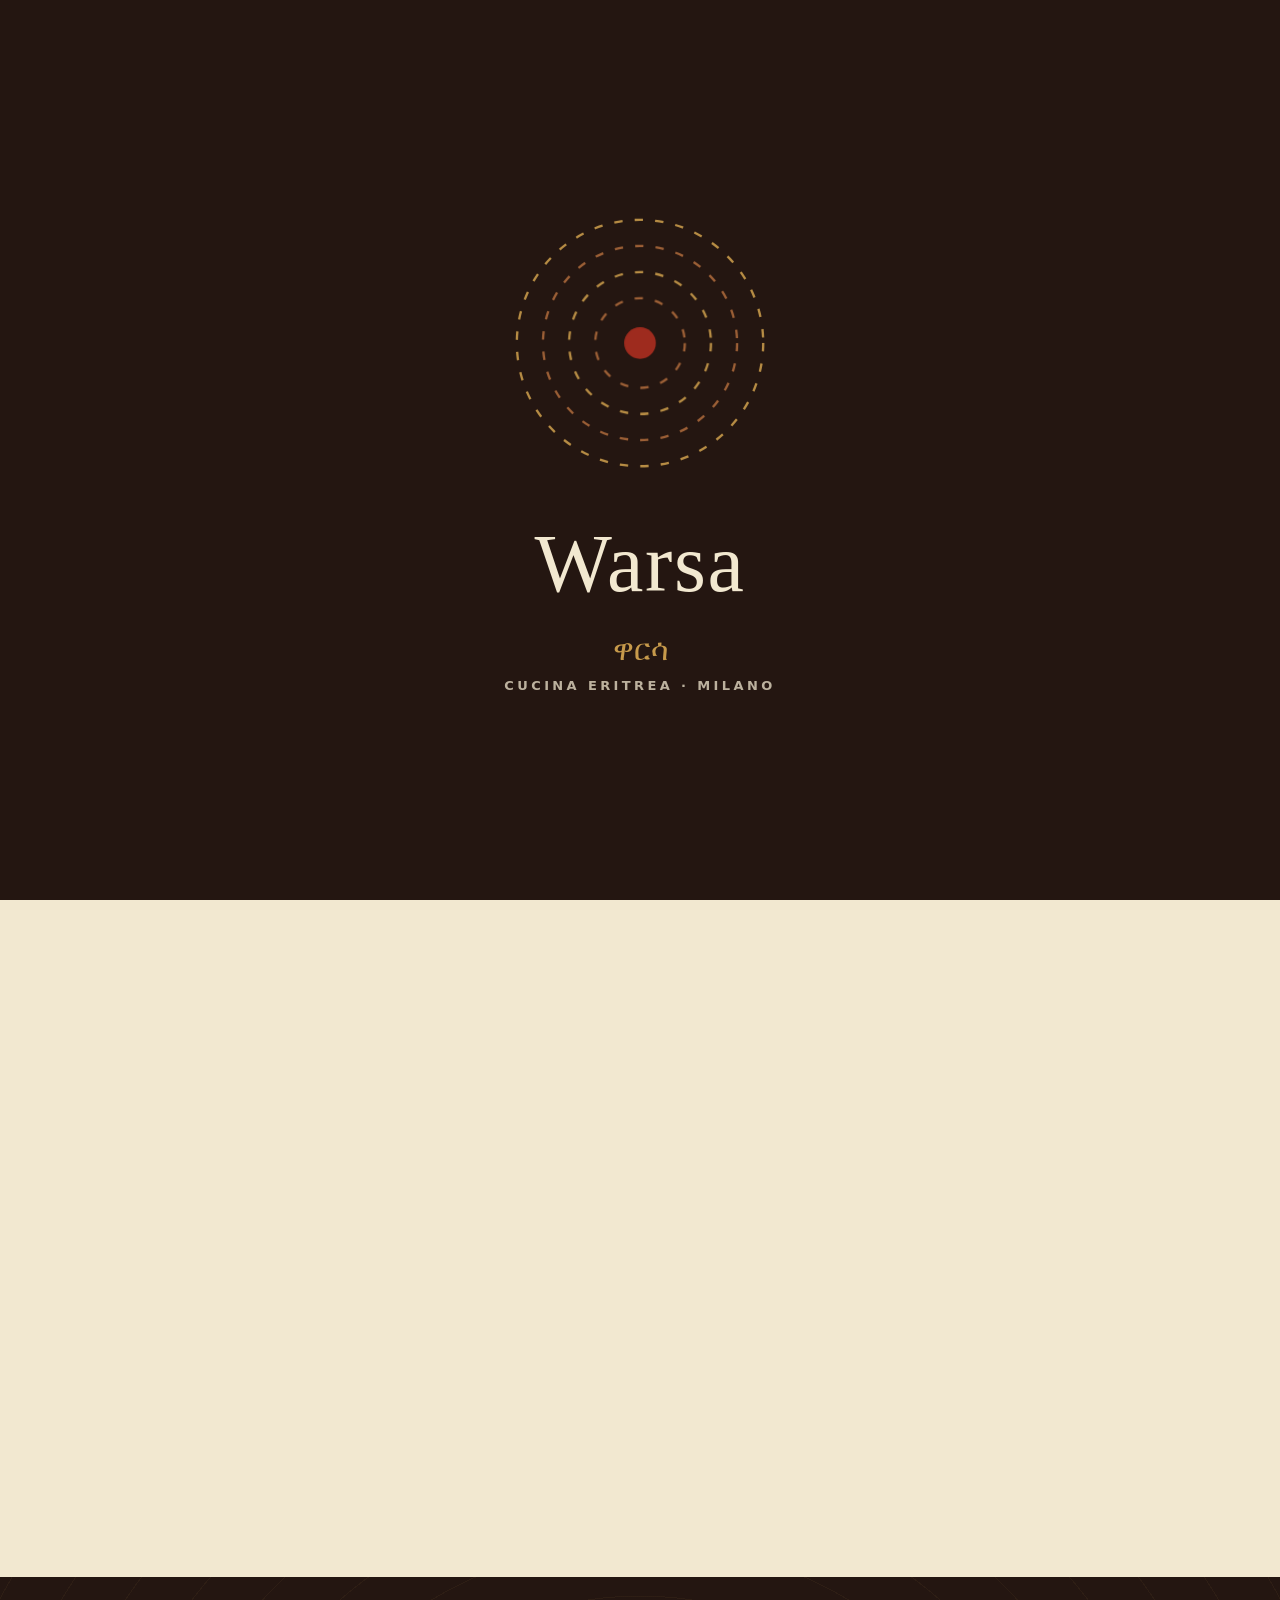
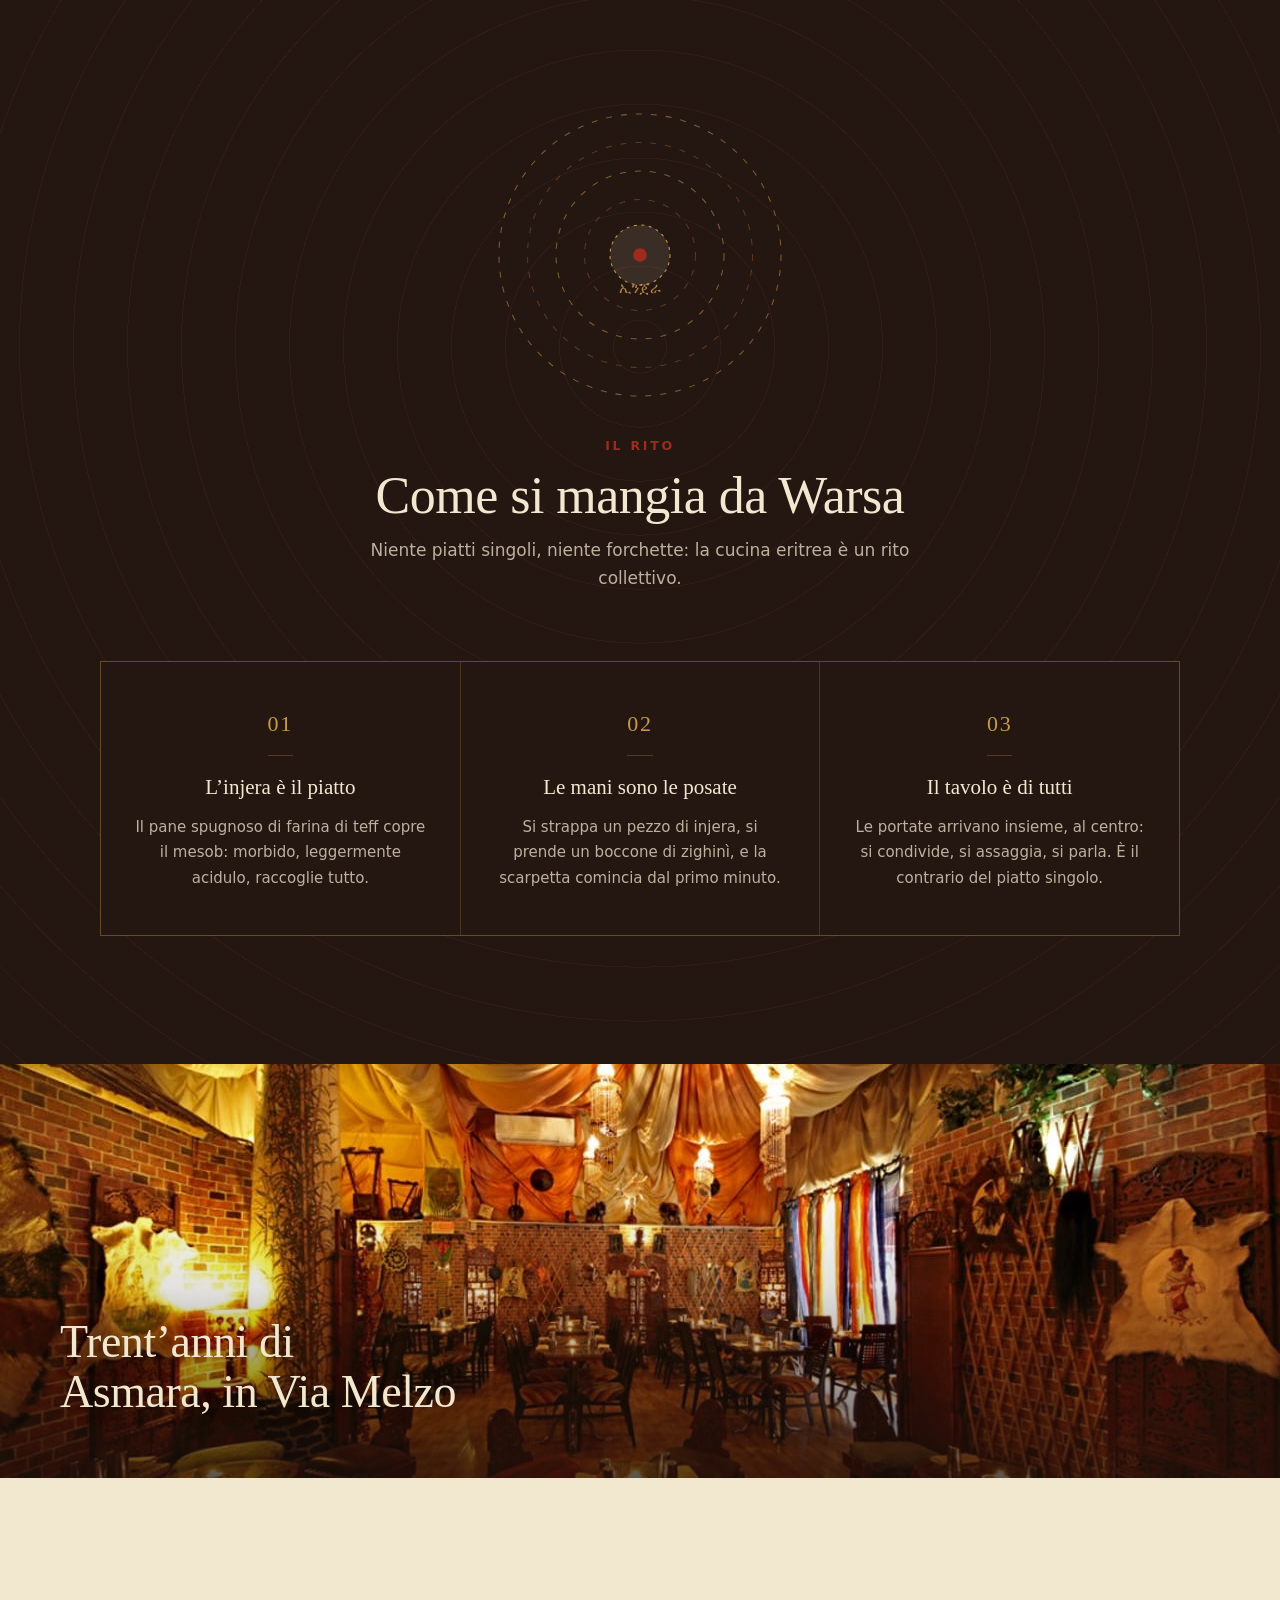
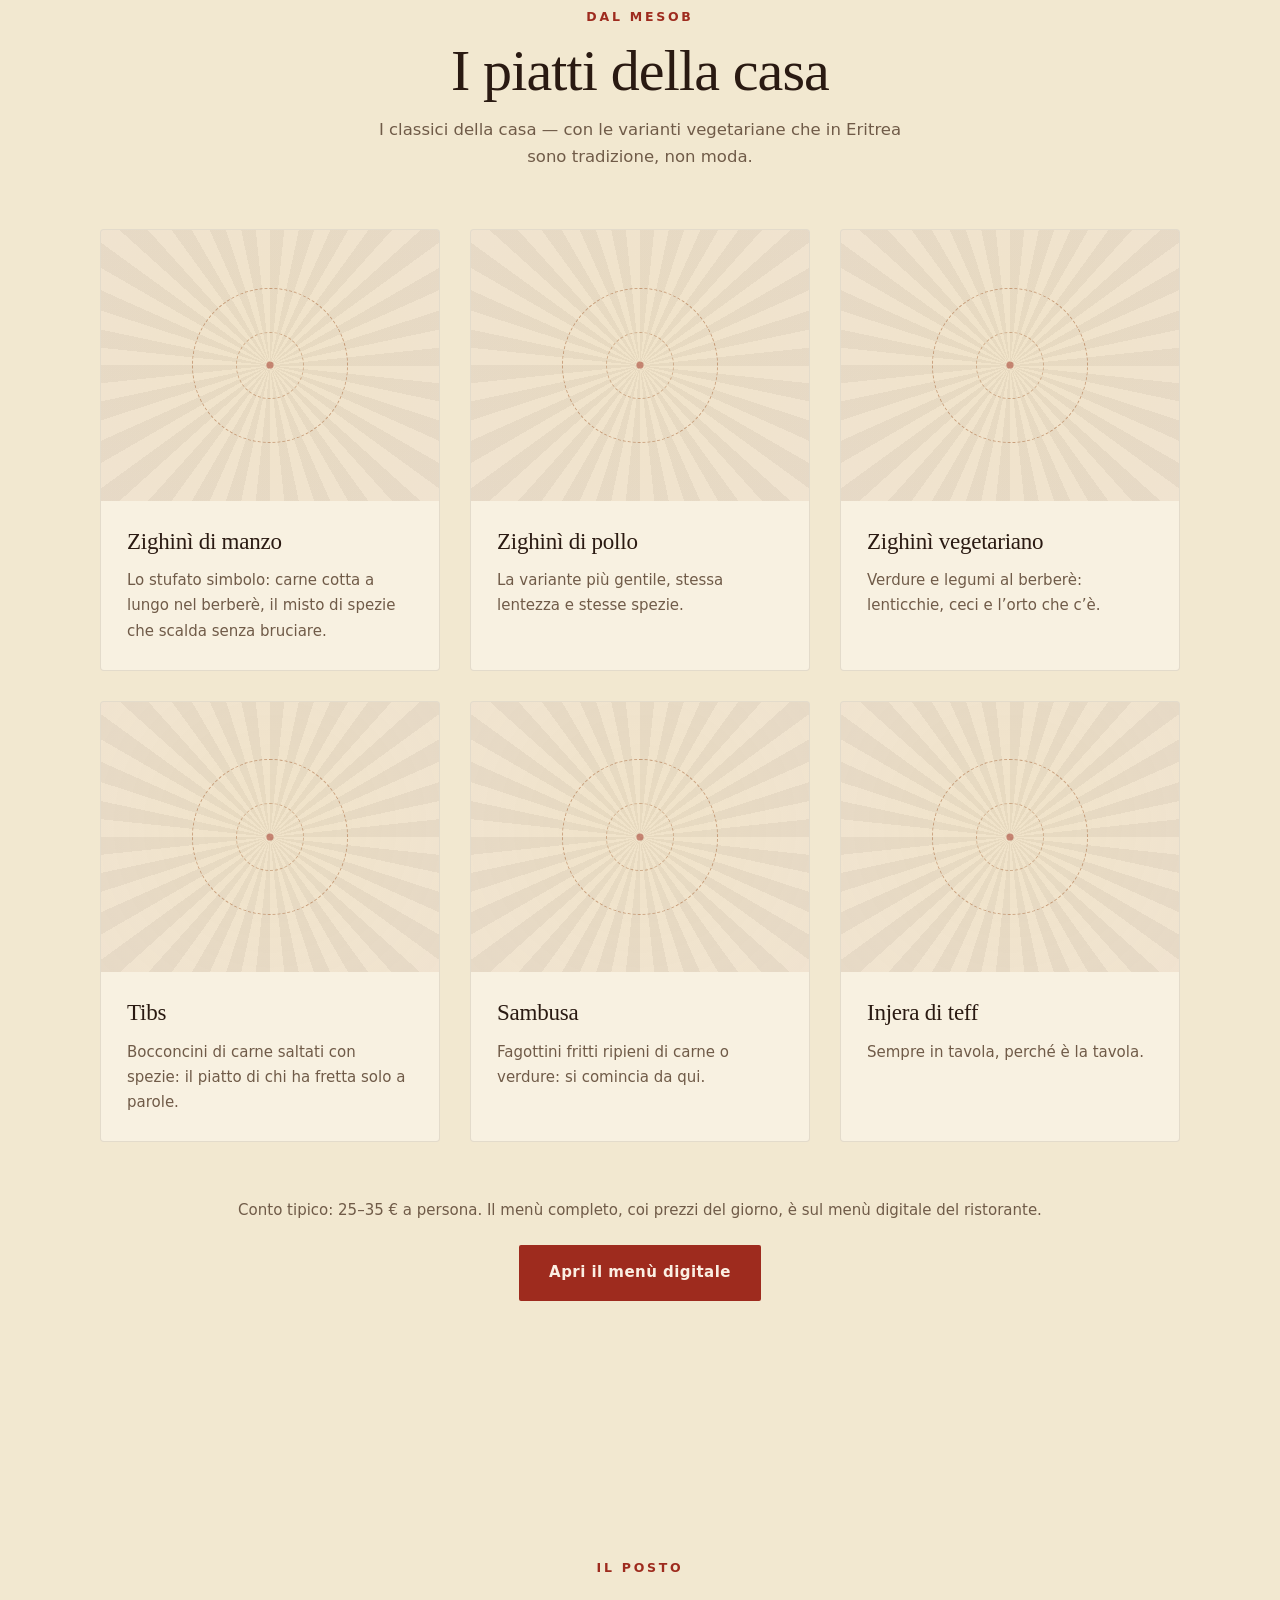
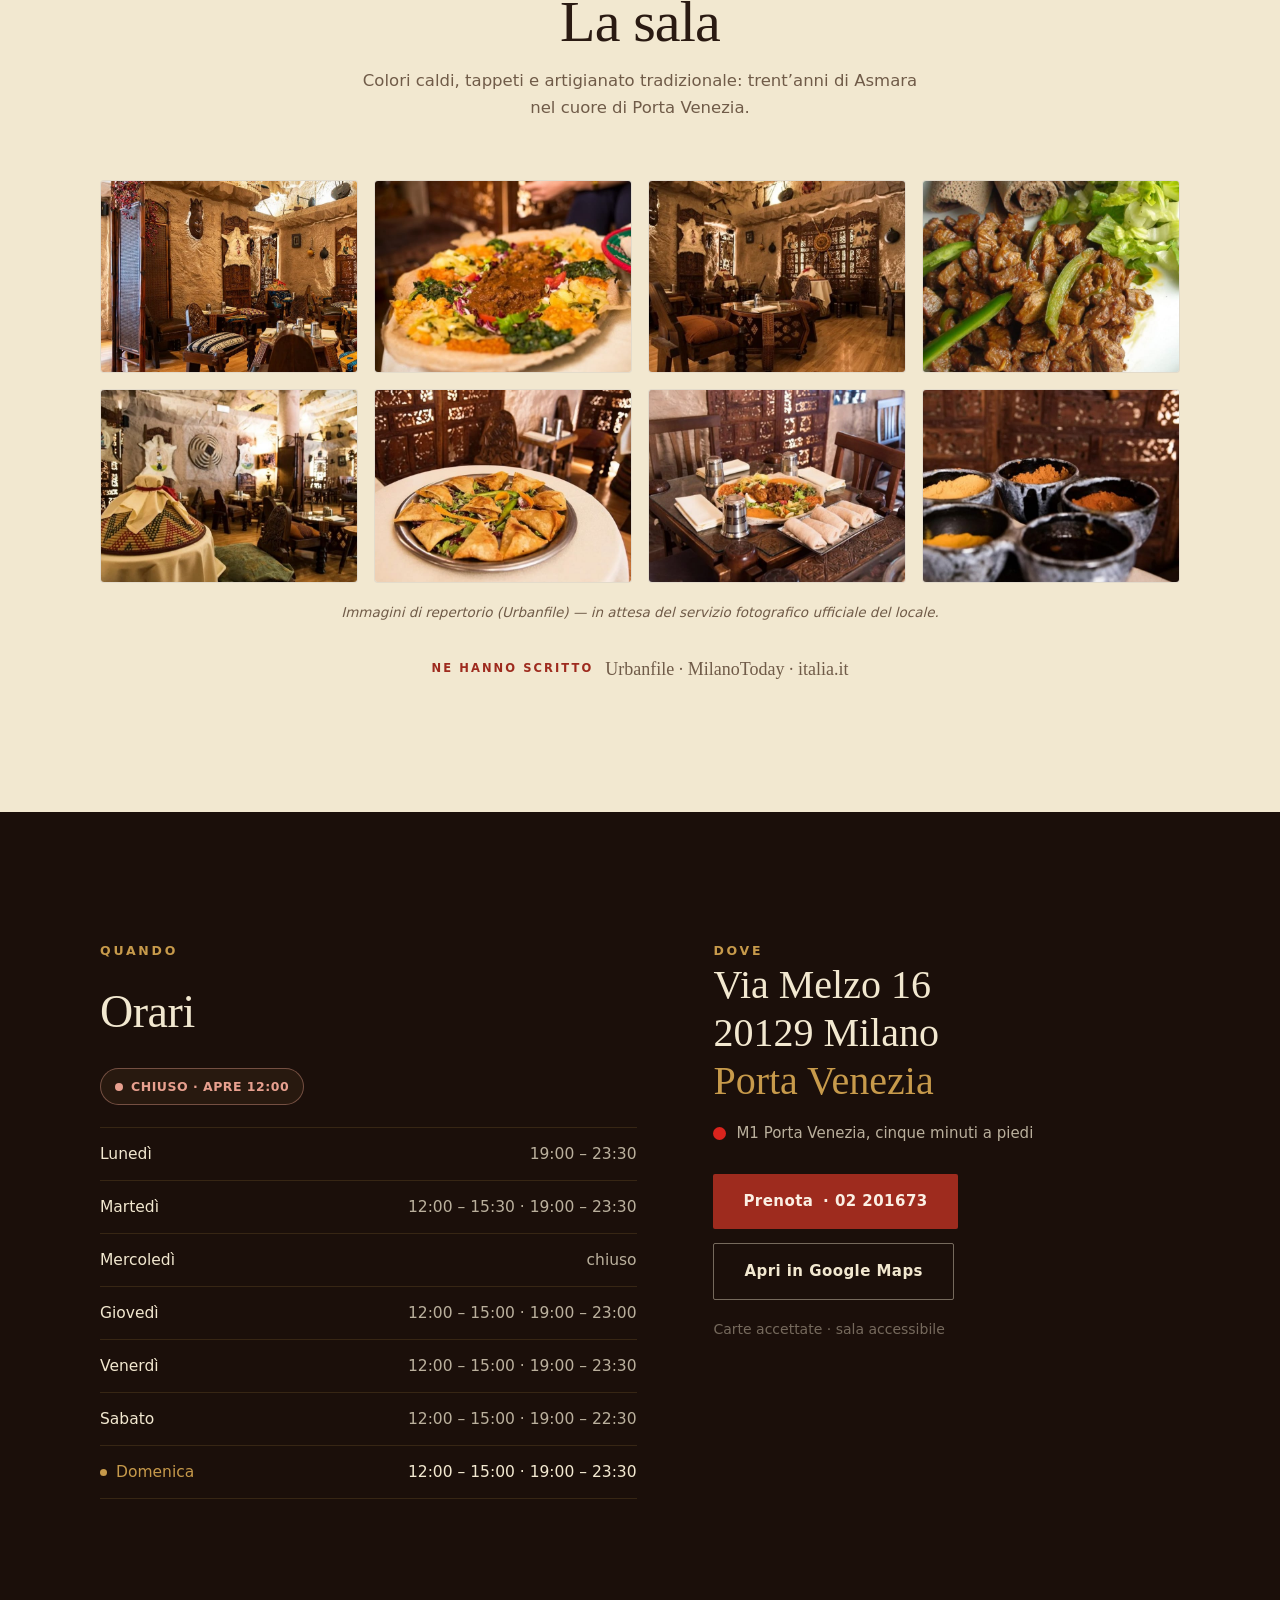
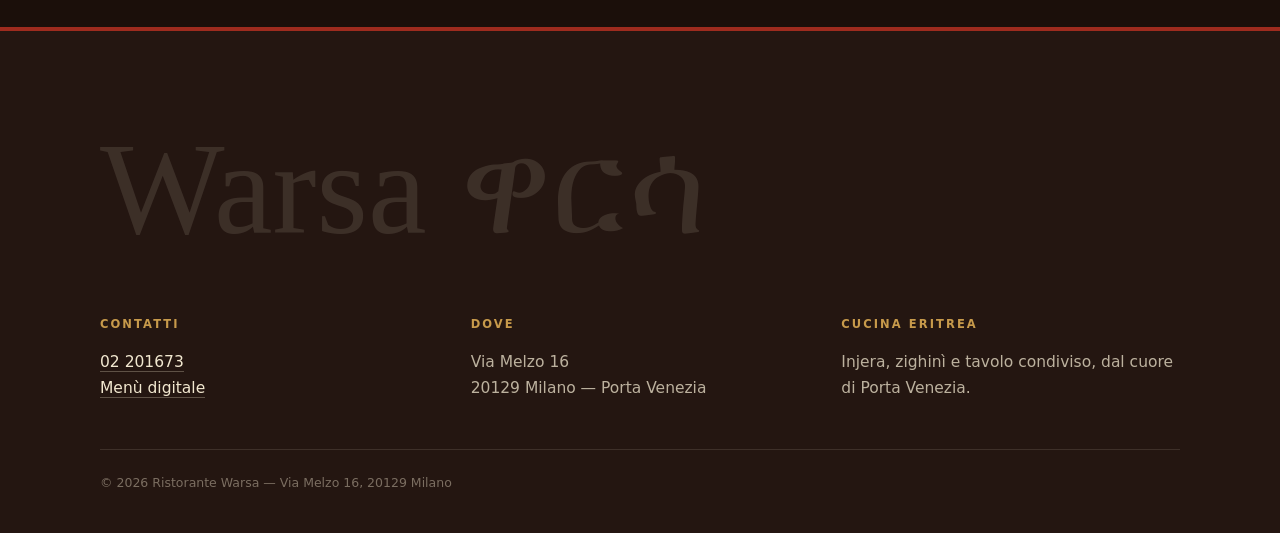
==== commit 11ecc348: "Redesign v2 + gallery foto reali - Nuova art direction: font Sentient + Supreme, sigillo Ge'ez, pale" ====
--- a/index.html
+++ b/index.html
@@ -12,12 +12,12 @@
   <meta property="og:url" content="https://rotenzark.github.io/warsa/">
   <meta property="og:image" content="https://rotenzark.github.io/warsa/og-image.png">
   <link rel="canonical" href="https://rotenzark.github.io/warsa/">
-  <meta name="theme-color" content="#F2E7D5">
-  <link rel="icon" href="favicon.svg?v=1" type="image/svg+xml">
-  <link rel="preconnect" href="https://fonts.googleapis.com">
-  <link rel="preconnect" href="https://fonts.gstatic.com" crossorigin>
-  <link href="https://fonts.googleapis.com/css2?family=Poiret+One&family=Nunito+Sans:wght@400;600;800&display=swap" rel="stylesheet">
-  <link rel="stylesheet" href="css/style.css?v=1">
+  <meta name="theme-color" content="#F2E8D0">
+  <link rel="icon" href="favicon.svg?v=2" type="image/svg+xml">
+  <link rel="preconnect" href="https://api.fontshare.com" crossorigin>
+  <link rel="preconnect" href="https://cdn.fontshare.com" crossorigin>
+  <link href="https://api.fontshare.com/v2/css?f[]=sentient@400,500,700&f[]=supreme@400,500,700&display=swap" rel="stylesheet">
+  <link rel="stylesheet" href="css/style.css?v=3">
   <script type="application/ld+json">
   {
     "@context": "https://schema.org",
@@ -59,17 +59,18 @@
 </head>
 <body>
 
-  <!-- ============ INTRO "IL MESOB" ============ -->
+  <!-- ============ INTRO "IL MESOB" (iride) ============ -->
   <div class="intro" id="intro" aria-hidden="true">
     <div class="intro-mesob">
-      <svg viewBox="0 0 300 300" fill="none" focusable="false">
-        <circle class="anello a1" cx="150" cy="150" r="130"/>
-        <circle class="anello a2" cx="150" cy="150" r="102"/>
-        <circle class="anello a3" cx="150" cy="150" r="74"/>
-        <circle class="anello a4" cx="150" cy="150" r="46"/>
-        <circle class="centro" cx="150" cy="150" r="16"/>
+      <svg class="intro-svg" viewBox="0 0 300 300" fill="none" focusable="false">
+        <circle class="anello a1" cx="150" cy="150" r="132"/>
+        <circle class="anello a2" cx="150" cy="150" r="104"/>
+        <circle class="anello a3" cx="150" cy="150" r="76"/>
+        <circle class="anello a4" cx="150" cy="150" r="48"/>
+        <circle class="centro" cx="150" cy="150" r="17"/>
       </svg>
       <p class="intro-nome">Warsa</p>
+      <p class="intro-geez" lang="ti" aria-hidden="true">ዋርሳ</p>
       <p class="intro-riga">Cucina eritrea · Milano</p>
     </div>
   </div>
@@ -78,7 +79,9 @@
   <a class="skip-link" href="#top" data-i18n="skip">Salta al contenuto</a>
 
   <header class="topbar">
-    <a class="wordmark" href="#top" aria-label="Warsa — torna su" data-i18n-aria="aria_top">Warsa</a>
+    <a class="wordmark" href="#top" aria-label="Warsa — torna su" data-i18n-aria="aria_top">
+      Warsa<span class="wordmark-geez" lang="ti" aria-hidden="true">ዋርሳ</span>
+    </a>
     <nav class="nav" aria-label="Navigazione principale" data-i18n-aria="aria_nav">
       <button class="nav-toggle" aria-expanded="false" aria-controls="nav-menu">
         <span class="nav-toggle-bar" aria-hidden="true"></span>
@@ -98,7 +101,7 @@
         <button class="lang-btn" data-lang="en" aria-pressed="false">EN</button>
       </div>
       <a class="btn btn-berbere btn-small" href="tel:+3902201673">
-        <span data-i18n="call_short">Chiama</span>
+        <span data-i18n="book">Prenota</span>
       </a>
     </div>
   </header>
@@ -109,129 +112,210 @@
     <section class="hero">
       <div class="hero-anelli" aria-hidden="true">
         <svg viewBox="0 0 300 300" fill="none" focusable="false">
-          <circle class="anello-h" cx="150" cy="150" r="130"/>
-          <circle class="anello-h" cx="150" cy="150" r="102"/>
-          <circle class="anello-h" cx="150" cy="150" r="74"/>
-          <circle class="anello-h" cx="150" cy="150" r="46"/>
-          <circle class="centro-h" cx="150" cy="150" r="16"/>
+          <circle class="anello-h" cx="150" cy="150" r="132"/>
+          <circle class="anello-h" cx="150" cy="150" r="104"/>
+          <circle class="anello-h" cx="150" cy="150" r="76"/>
+          <circle class="anello-h" cx="150" cy="150" r="48"/>
+          <circle class="centro-h" cx="150" cy="150" r="17"/>
         </svg>
       </div>
       <p class="eyebrow" data-i18n="hero_eyebrow">Cucina eritrea · Via Melzo 16 — Porta Venezia, Milano</p>
       <h1 class="hero-title">Warsa</h1>
+      <p class="hero-geez" lang="ti" aria-hidden="true">ዋርሳ</p>
       <p class="hero-sub" data-i18n="hero_sub">Uno dei ristoranti storici della cucina eritrea a Milano</p>
       <p class="hero-lead" data-i18n="hero_lead">L’injera arriva al centro del tavolo, lo zighinì ci si appoggia sopra, e le posate restano nel cassetto: qui si mangia con le mani, insieme, come ad Asmara.</p>
       <div class="hero-cta">
-        <a class="btn btn-berbere" href="tel:+3902201673"><span data-i18n="call_cta">Chiama</span>&nbsp;· 02 201673</a>
+        <a class="btn btn-berbere" href="tel:+3902201673"><span data-i18n="book_cta">Prenota</span>&nbsp;· 02 201673</a>
         <a class="btn btn-quieto" href="https://warsa.qromo.it" target="_blank" rel="noopener" data-i18n="menu_cta">Sfoglia il menù digitale</a>
       </div>
-      <p class="hero-proof" data-i18n="hero_proof">4,4 su 5 · 1.472 recensioni</p>
-    </section>
-
-    <div class="divisore" aria-hidden="true"><svg viewBox="0 0 80 80" fill="none"><circle class="d-anello" cx="40" cy="40" r="30"/><circle class="d-anello" cx="40" cy="40" r="18"/><circle class="d-centro" cx="40" cy="40" r="6"/></svg></div>
-
-    <!-- ============ IL MESOB ============ -->
-    <section class="sezione" id="mesob">
-      <h2 class="sezione-titolo" data-i18n="mesob_title">Come si mangia da Warsa</h2>
-      <p class="sezione-sub" data-i18n="mesob_sub">Niente piatti singoli, niente forchette: la cucina eritrea è un rito collettivo.</p>
-      <div class="riti">
-        <article class="rito">
-          <span class="rito-num" aria-hidden="true">1</span>
+      <p class="hero-meta">
+        <span class="status" id="status" hidden><span class="status-dot" aria-hidden="true"></span><span class="status-text"></span></span>
+        <span class="hero-proof" data-i18n="hero_proof">4,4 su 5 · 1.472 recensioni</span>
+      </p>
+    </section>
+
+    <!-- ============ IL MESOB (centro concettuale, scuro) ============ -->
+    <section class="mesob" id="mesob">
+      <div class="mesob-scena">
+        <div class="mesob-arte" aria-hidden="true">
+          <svg viewBox="0 0 400 400" fill="none" focusable="false">
+            <circle class="m-ring" cx="200" cy="200" r="188"/>
+            <circle class="m-ring" cx="200" cy="200" r="150"/>
+            <circle class="m-ring" cx="200" cy="200" r="112"/>
+            <circle class="m-ring" cx="200" cy="200" r="74"/>
+            <circle class="m-injera" cx="200" cy="200" r="40"/>
+            <circle class="m-cuore" cx="200" cy="200" r="9"/>
+          </svg>
+          <span class="mesob-arte-label" lang="ti" aria-hidden="true">ኢንጀራ</span>
+        </div>
+        <div class="mesob-testo">
+          <p class="kicker" data-i18n="mesob_kicker">Il rito</p>
+          <h2 class="mesob-titolo" data-i18n="mesob_title">Come si mangia da Warsa</h2>
+          <p class="mesob-sub" data-i18n="mesob_sub">Niente piatti singoli, niente forchette: la cucina eritrea è un rito collettivo.</p>
+        </div>
+      </div>
+      <ol class="riti">
+        <li class="rito">
+          <span class="rito-num" aria-hidden="true">01</span>
           <h3 data-i18n="r1_t">L’injera è il piatto</h3>
           <p data-i18n="r1_p">Il pane spugnoso di farina di teff copre il mesob: morbido, leggermente acidulo, raccoglie tutto.</p>
-        </article>
-        <article class="rito">
-          <span class="rito-num" aria-hidden="true">2</span>
+        </li>
+        <li class="rito">
+          <span class="rito-num" aria-hidden="true">02</span>
           <h3 data-i18n="r2_t">Le mani sono le posate</h3>
           <p data-i18n="r2_p">Si strappa un pezzo di injera, si prende un boccone di zighinì, e la scarpetta comincia dal primo minuto.</p>
-        </article>
-        <article class="rito">
-          <span class="rito-num" aria-hidden="true">3</span>
+        </li>
+        <li class="rito">
+          <span class="rito-num" aria-hidden="true">03</span>
           <h3 data-i18n="r3_t">Il tavolo è di tutti</h3>
           <p data-i18n="r3_p">Le portate arrivano insieme, al centro: si condivide, si assaggia, si parla. È il contrario del piatto singolo.</p>
-        </article>
-      </div>
-    </section>
-
-    <div class="divisore" aria-hidden="true"><svg viewBox="0 0 80 80" fill="none"><circle class="d-anello" cx="40" cy="40" r="30"/><circle class="d-anello" cx="40" cy="40" r="18"/><circle class="d-centro" cx="40" cy="40" r="6"/></svg></div>
+        </li>
+      </ol>
+    </section>
+
+    <!-- ============ BANNER SALA ============ -->
+    <section class="banner" aria-label="La sala di Warsa">
+      <img class="banner-img" src="img/sala-hero.jpg?v=3" alt="La sala di Warsa: soffitto drappeggiato, lampadari di perline e mobili intagliati" loading="lazy" width="1280" height="600">
+      <div class="banner-overlay">
+        <p class="banner-line" data-i18n="banner_line">Trent’anni di Asmara, in Via Melzo</p>
+      </div>
+    </section>
 
     <!-- ============ IL MENÙ ============ -->
-    <section class="sezione sezione-scura" id="menu-sez">
-      <h2 class="sezione-titolo" data-i18n="menu_title">Dal mesob</h2>
-      <p class="sezione-sub sezione-sub-chiara" data-i18n="menu_sub">I classici della casa — con le varianti vegetariane che in Eritrea sono tradizione, non moda.</p>
+    <section class="menu" id="menu-sez">
+      <div class="sez-intesta">
+        <p class="kicker" data-i18n="menu_kicker">Dal mesob</p>
+        <h2 class="sez-titolo" data-i18n="menu_title">I piatti della casa</h2>
+        <p class="sez-sub" data-i18n="menu_sub">I classici della casa — con le varianti vegetariane che in Eritrea sono tradizione, non moda.</p>
+      </div>
       <ul class="piatti">
         <li class="piatto">
-          <h3 data-i18n="p1_t">Zighinì di manzo</h3>
-          <p data-i18n="p1_p">Lo stufato simbolo: carne cotta a lungo nel berberè, il misto di spezie che scalda senza bruciare.</p>
-        </li>
-        <li class="piatto">
-          <h3 data-i18n="p2_t">Zighinì di pollo</h3>
-          <p data-i18n="p2_p">La variante più gentile, stessa lentezza e stesse spezie.</p>
-        </li>
-        <li class="piatto">
-          <h3 data-i18n="p3_t">Zighinì vegetariano</h3>
-          <p data-i18n="p3_p">Verdure e legumi al berberè: lenticchie, ceci e l’orto che c’è.</p>
-        </li>
-        <li class="piatto">
-          <h3 data-i18n="p4_t">Tibs</h3>
-          <p data-i18n="p4_p">Bocconcini di carne saltati con spezie: il piatto di chi ha fretta solo a parole.</p>
-        </li>
-        <li class="piatto">
-          <h3 data-i18n="p5_t">Sambusa</h3>
-          <p data-i18n="p5_p">Fagottini fritti ripieni di carne o verdure: si comincia da qui.</p>
-        </li>
-        <li class="piatto">
-          <h3 data-i18n="p6_t">Injera di teff</h3>
-          <p data-i18n="p6_p">Sempre in tavola, perché è la tavola.</p>
+          <div class="piatto-foto" aria-hidden="true"><span class="piatto-ring"></span></div>
+          <div class="piatto-testo">
+            <h3 data-i18n="p1_t">Zighinì di manzo</h3>
+            <p data-i18n="p1_p">Lo stufato simbolo: carne cotta a lungo nel berberè, il misto di spezie che scalda senza bruciare.</p>
+          </div>
+        </li>
+        <li class="piatto">
+          <div class="piatto-foto" aria-hidden="true"><span class="piatto-ring"></span></div>
+          <div class="piatto-testo">
+            <h3 data-i18n="p2_t">Zighinì di pollo</h3>
+            <p data-i18n="p2_p">La variante più gentile, stessa lentezza e stesse spezie.</p>
+          </div>
+        </li>
+        <li class="piatto">
+          <div class="piatto-foto" aria-hidden="true"><span class="piatto-ring"></span></div>
+          <div class="piatto-testo">
+            <h3 data-i18n="p3_t">Zighinì vegetariano</h3>
+            <p data-i18n="p3_p">Verdure e legumi al berberè: lenticchie, ceci e l’orto che c’è.</p>
+          </div>
+        </li>
+        <li class="piatto">
+          <div class="piatto-foto" aria-hidden="true"><span class="piatto-ring"></span></div>
+          <div class="piatto-testo">
+            <h3 data-i18n="p4_t">Tibs</h3>
+            <p data-i18n="p4_p">Bocconcini di carne saltati con spezie: il piatto di chi ha fretta solo a parole.</p>
+          </div>
+        </li>
+        <li class="piatto">
+          <div class="piatto-foto" aria-hidden="true"><span class="piatto-ring"></span></div>
+          <div class="piatto-testo">
+            <h3 data-i18n="p5_t">Sambusa</h3>
+            <p data-i18n="p5_p">Fagottini fritti ripieni di carne o verdure: si comincia da qui.</p>
+          </div>
+        </li>
+        <li class="piatto">
+          <div class="piatto-foto" aria-hidden="true"><span class="piatto-ring"></span></div>
+          <div class="piatto-testo">
+            <h3 data-i18n="p6_t">Injera di teff</h3>
+            <p data-i18n="p6_p">Sempre in tavola, perché è la tavola.</p>
+          </div>
         </li>
       </ul>
-      <p class="piatti-nota" data-i18n="menu_note">Conto tipico: 25–35 € a persona. Il menù completo, coi prezzi del giorno, è sul menù digitale del ristorante.</p>
-      <a class="btn btn-teff" href="https://warsa.qromo.it" target="_blank" rel="noopener" data-i18n="menu_cta2">Apri il menù digitale</a>
-    </section>
-
-    <div class="divisore" aria-hidden="true"><svg viewBox="0 0 80 80" fill="none"><circle class="d-anello" cx="40" cy="40" r="30"/><circle class="d-anello" cx="40" cy="40" r="18"/><circle class="d-centro" cx="40" cy="40" r="6"/></svg></div>
+      <div class="menu-coda">
+        <p class="piatti-nota" data-i18n="menu_note">Conto tipico: 25–35 € a persona. Il menù completo, coi prezzi del giorno, è sul menù digitale del ristorante.</p>
+        <a class="btn btn-berbere" href="https://warsa.qromo.it" target="_blank" rel="noopener" data-i18n="menu_cta2">Apri il menù digitale</a>
+      </div>
+    </section>
 
     <!-- ============ LA SALA ============ -->
-    <section class="sezione" id="sala">
-      <h2 class="sezione-titolo" data-i18n="room_title">La sala</h2>
-      <p class="sezione-sub" data-i18n="room_sub">Colori caldi, tappeti e artigianato tradizionale: trent’anni di Asmara nel cuore di Porta Venezia.</p>
-      <div class="sala-slots" aria-hidden="true">
-        <div class="s-slot"><svg viewBox="0 0 80 80" fill="none"><circle class="d-anello" cx="40" cy="40" r="26"/><circle class="d-centro" cx="40" cy="40" r="5"/></svg></div>
-        <div class="s-slot"></div>
-        <div class="s-slot"></div>
-      </div>
-      <p class="sala-nota" data-i18n="room_note">Le fotografie della sala e dei piatti arrivano col primo servizio fotografico.</p>
-      <p class="stampa"><span data-i18n="press">Ne hanno scritto:</span> Urbanfile (2026) · MilanoToday · italia.it</p>
-    </section>
-
-    <div class="divisore" aria-hidden="true"><svg viewBox="0 0 80 80" fill="none"><circle class="d-anello" cx="40" cy="40" r="30"/><circle class="d-anello" cx="40" cy="40" r="18"/><circle class="d-centro" cx="40" cy="40" r="6"/></svg></div>
+    <section class="sala" id="sala">
+      <div class="sez-intesta">
+        <p class="kicker" data-i18n="room_kicker">Il posto</p>
+        <h2 class="sez-titolo" data-i18n="room_title">La sala</h2>
+        <p class="sez-sub" data-i18n="room_sub">Colori caldi, tappeti e artigianato tradizionale: trent’anni di Asmara nel cuore di Porta Venezia.</p>
+      </div>
+      <div class="gallery" id="gallery">
+        <button class="tile" type="button" data-full="img/g1-lg.jpg?v=3" data-cap="cap_sala">
+          <img src="img/g1.jpg?v=3" alt="La sala di Warsa" data-i18n-alt="cap_sala" loading="lazy" width="760" height="570">
+          <span class="tile-cap" data-i18n="cap_sala">La sala di Warsa</span>
+        </button>
+        <button class="tile" type="button" data-full="img/g2-lg.jpg?v=3" data-cap="cap_zighini">
+          <img src="img/g2.jpg?v=3" alt="Injera con zighinì" data-i18n-alt="cap_zighini" loading="lazy" width="760" height="570">
+          <span class="tile-cap" data-i18n="cap_zighini">Injera con zighinì</span>
+        </button>
+        <button class="tile" type="button" data-full="img/g3-lg.jpg?v=3" data-cap="cap_intagli">
+          <img src="img/g3.jpg?v=3" alt="Paraventi e intagli" data-i18n-alt="cap_intagli" loading="lazy" width="760" height="570">
+          <span class="tile-cap" data-i18n="cap_intagli">Paraventi e intagli</span>
+        </button>
+        <button class="tile" type="button" data-full="img/g4-lg.jpg?v=3" data-cap="cap_tibs">
+          <img src="img/g4.jpg?v=3" alt="Tibs con injera" data-i18n-alt="cap_tibs" loading="lazy" width="760" height="570">
+          <span class="tile-cap" data-i18n="cap_tibs">Tibs con injera</span>
+        </button>
+        <button class="tile" type="button" data-full="img/g5-lg.jpg?v=3" data-cap="cap_mesob">
+          <img src="img/g5.jpg?v=3" alt="Il mesob in tavola" data-i18n-alt="cap_mesob" loading="lazy" width="760" height="570">
+          <span class="tile-cap" data-i18n="cap_mesob">Il mesob in tavola</span>
+        </button>
+        <button class="tile" type="button" data-full="img/g6-lg.jpg?v=3" data-cap="cap_sambusa">
+          <img src="img/g6.jpg?v=3" alt="Sambusa" data-i18n-alt="cap_sambusa" loading="lazy" width="760" height="570">
+          <span class="tile-cap" data-i18n="cap_sambusa">Sambusa</span>
+        </button>
+        <button class="tile" type="button" data-full="img/g7-lg.jpg?v=3" data-cap="cap_tavola">
+          <img src="img/g7.jpg?v=3" alt="La tavola apparecchiata" data-i18n-alt="cap_tavola" loading="lazy" width="760" height="570">
+          <span class="tile-cap" data-i18n="cap_tavola">La tavola apparecchiata</span>
+        </button>
+        <button class="tile" type="button" data-full="img/g8-lg.jpg?v=3" data-cap="cap_spezie">
+          <img src="img/g8.jpg?v=3" alt="Il berberè, le spezie" data-i18n-alt="cap_spezie" loading="lazy" width="760" height="570">
+          <span class="tile-cap" data-i18n="cap_spezie">Il berberè, le spezie</span>
+        </button>
+      </div>
+      <p class="sala-nota" data-i18n="room_note">Immagini di repertorio (Urbanfile) — in attesa del servizio fotografico ufficiale del locale.</p>
+      <p class="stampa"><span class="stampa-eti" data-i18n="press">Ne hanno scritto</span> <span class="stampa-lista">Urbanfile · MilanoToday · italia.it</span></p>
+    </section>
 
     <!-- ============ ORARI E DOVE ============ -->
-    <section class="sezione sezione-scura" id="orari">
-      <h2 class="sezione-titolo" data-i18n="hours_title">Orari e dove</h2>
-      <div class="orari-dove">
-        <table class="orari-tabella">
-          <caption class="visually-hidden" data-i18n="hours_caption">Orari di apertura</caption>
-          <tbody>
-            <tr><th scope="row" data-i18n="mon">Lunedì</th><td>19:00 – 23:30</td></tr>
-            <tr><th scope="row" data-i18n="tue">Martedì</th><td>12:00 – 15:30 · 19:00 – 23:30</td></tr>
-            <tr><th scope="row" data-i18n="wed">Mercoledì</th><td data-i18n="closed">chiuso</td></tr>
-            <tr><th scope="row" data-i18n="thu">Giovedì</th><td>12:00 – 15:00 · 19:00 – 23:00</td></tr>
-            <tr><th scope="row" data-i18n="fri">Venerdì</th><td>12:00 – 15:00 · 19:00 – 23:30</td></tr>
-            <tr><th scope="row" data-i18n="sat">Sabato</th><td>12:00 – 15:00 · 19:00 – 22:30</td></tr>
-            <tr><th scope="row" data-i18n="sun">Domenica</th><td>12:00 – 15:00 · 19:00 – 23:30</td></tr>
-          </tbody>
-        </table>
-        <div class="dove">
+    <section class="orari" id="orari">
+      <div class="orari-griglia">
+        <div class="orari-col">
+          <p class="kicker kicker-chiaro" data-i18n="hours_kicker">Quando</p>
+          <h2 class="orari-titolo" data-i18n="hours_title">Orari</h2>
+          <div class="status status-grande" id="status2" hidden><span class="status-dot" aria-hidden="true"></span><span class="status-text"></span></div>
+          <table class="orari-tabella">
+            <caption class="visually-hidden" data-i18n="hours_caption">Orari di apertura</caption>
+            <tbody>
+              <tr data-day="1"><th scope="row" data-i18n="mon">Lunedì</th><td>19:00 – 23:30</td></tr>
+              <tr data-day="2"><th scope="row" data-i18n="tue">Martedì</th><td>12:00 – 15:30 · 19:00 – 23:30</td></tr>
+              <tr data-day="3"><th scope="row" data-i18n="wed">Mercoledì</th><td data-i18n="closed">chiuso</td></tr>
+              <tr data-day="4"><th scope="row" data-i18n="thu">Giovedì</th><td>12:00 – 15:00 · 19:00 – 23:00</td></tr>
+              <tr data-day="5"><th scope="row" data-i18n="fri">Venerdì</th><td>12:00 – 15:00 · 19:00 – 23:30</td></tr>
+              <tr data-day="6"><th scope="row" data-i18n="sat">Sabato</th><td>12:00 – 15:00 · 19:00 – 22:30</td></tr>
+              <tr data-day="0"><th scope="row" data-i18n="sun">Domenica</th><td>12:00 – 15:00 · 19:00 – 23:30</td></tr>
+            </tbody>
+          </table>
+        </div>
+        <div class="dove-col">
+          <p class="kicker kicker-chiaro" data-i18n="where_kicker">Dove</p>
           <address class="dove-indirizzo">
             Via Melzo 16<br>
-            20129 Milano — Porta Venezia
+            20129 Milano<br>
+            <span class="dove-zona">Porta Venezia</span>
           </address>
           <p class="dove-metro"><span class="metro-dot" aria-hidden="true"></span> <span data-i18n="metro">M1 Porta Venezia, cinque minuti a piedi</span></p>
           <div class="dove-azioni">
-            <a class="btn btn-teff" href="tel:+3902201673"><span data-i18n="call_cta">Chiama</span>&nbsp;· 02 201673</a>
+            <a class="btn btn-berbere" href="tel:+3902201673"><span data-i18n="book_cta">Prenota</span>&nbsp;· 02 201673</a>
             <a class="btn btn-quieto-chiaro" href="https://www.google.com/maps/search/?api=1&query=Via+Melzo+16%2C+Milano" target="_blank" rel="noopener" data-i18n="maps">Apri in Google Maps</a>
           </div>
-          <p class="dove-note"><span data-i18n="cards">Carte accettate · sala accessibile</span></p>
+          <p class="dove-note" data-i18n="cards">Carte accettate · sala accessibile</p>
         </div>
       </div>
     </section>
@@ -240,7 +324,7 @@
 
   <!-- ============ FOOTER ============ -->
   <footer class="footer">
-    <p class="footer-wordmark" aria-hidden="true">Warsa</p>
+    <p class="footer-wordmark" aria-hidden="true">Warsa <span lang="ti">ዋርሳ</span></p>
     <div class="footer-cols">
       <div>
         <h3 data-i18n="f_contacts">Contatti</h3>
@@ -259,6 +343,23 @@
     <p class="footer-legal">© <span data-current-year>2026</span> Ristorante Warsa — Via Melzo 16, 20129 Milano</p>
   </footer>
 
-  <script src="js/main.js?v=1"></script>
+  <!-- ============ LIGHTBOX ============ -->
+  <div class="lightbox" id="lightbox" role="dialog" aria-modal="true" aria-label="Galleria fotografica" hidden>
+    <button class="lb-close" type="button" aria-label="Chiudi">&times;</button>
+    <button class="lb-nav lb-prev" type="button" aria-label="Precedente">&#8249;</button>
+    <figure class="lb-fig">
+      <img class="lb-img" src="" alt="">
+      <figcaption class="lb-cap"></figcaption>
+    </figure>
+    <button class="lb-nav lb-next" type="button" aria-label="Successiva">&#8250;</button>
+  </div>
+
+  <!-- ============ BARRA AZIONI (mobile) ============ -->
+  <div class="actionbar" id="actionbar" aria-hidden="true">
+    <a class="ab-btn ab-primary" href="tel:+3902201673"><span data-i18n="book">Prenota</span></a>
+    <a class="ab-btn ab-second" href="https://warsa.qromo.it" target="_blank" rel="noopener" data-i18n="menu_short">Menù</a>
+  </div>
+
+  <script src="js/main.js?v=3"></script>
 </body>
 </html>
--- a/css/style.css
+++ b/css/style.css
@@ -1,27 +1,38 @@
 /* ============================================================
    WARSA — Cucina eritrea, Milano Porta Venezia
-   Palette: teff, caffè, berberè, senape · il mesob come firma
+   Art direction: il mesob come geometria. Sentient + Supreme.
+   Palette dal materiale reale: injera, paglia, rame, berberè, tibeb.
    ============================================================ */
 
 :root {
-  --teff:      #F2E7D5;   /* crema d'injera: fondo */
-  --teff-vivo: #FAF3E6;   /* card */
-  --caffe:     #2E211A;   /* inchiostro e sezioni scure */
-  --caffe-2:   #3C2C22;
-  --berbere:   #A93B26;   /* rosso spezia: CTA */
-  --senape:    #C9932B;   /* accenti */
-  --sabbia:    #8A7663;   /* testo secondario */
-
-  --f-display: "Poiret One", "Georgia", cursive;
-  --f-body: "Nunito Sans", "Segoe UI", Arial, sans-serif;
-
-  --maxw: 880px;
-  --pad: clamp(20px, 5vw, 60px);
+  --injera:    #F2E8D0;   /* avorio dell'injera: fondo pagina */
+  --panna:     #F8F1E1;   /* card chiare */
+  --paglia:    #C79A4B;   /* paglia del mesob: primario caldo */
+  --rame:      #A9683B;   /* rame del jebena: legante */
+  --berbere:   #9E2B1E;   /* rosso spezia: CTA / accento acceso */
+  --berbere-2: #7F2116;
+  --tibeb:     #17694A;   /* verde del bordo ricamato: firma */
+  --oro:       #C9A227;   /* filo oro: micro-dettaglio */
+  --inch:      #2A1A12;   /* inchiostro bruno-espresso (mai nero) */
+  --inch-soft: #705B48;   /* testo secondario caldo */
+  --scuro:     #241611;   /* sezioni scure */
+  --scuro-2:   #1B0F0A;
+  --chiaro-soft: rgba(242, 232, 208, 0.74);
+  --chiaro-faint: rgba(242, 232, 208, 0.42);
+
+  --f-display: "Sentient", Georgia, "Times New Roman", serif;
+  --f-body: "Supreme", "Segoe UI", system-ui, Arial, sans-serif;
+  --f-geez: "Abyssinica SIL", "Nyala", "Noto Sans Ethiopic", var(--f-display);
+
+  --maxw: 1080px;
+  --maxw-narrow: 860px;
+  --pad: clamp(20px, 5vw, 64px);
+  --topbar-h: 68px;
 }
 
 * { margin: 0; padding: 0; box-sizing: border-box; }
 
-html { scroll-padding-top: 76px; }
+html { scroll-padding-top: calc(var(--topbar-h) + 12px); }
 @media (prefers-reduced-motion: no-preference) {
   html { scroll-behavior: smooth; }
 }
@@ -29,25 +40,28 @@
 body {
   font-family: var(--f-body);
   font-size: 17px;
-  line-height: 1.7;
-  background: var(--teff);
-  color: var(--caffe);
+  line-height: 1.68;
+  background: var(--injera);
+  color: var(--inch);
   -webkit-font-smoothing: antialiased;
-}
-
-::selection { background: var(--senape); color: var(--caffe); }
+  text-rendering: optimizeLegibility;
+  overflow-x: hidden;
+}
+
+::selection { background: var(--paglia); color: var(--inch); }
 
 img, svg { display: block; max-width: 100%; }
 a { color: inherit; }
 
 :focus-visible {
-  outline: 2px solid var(--caffe);
+  outline: 2px solid var(--berbere);
   outline-offset: 3px;
   border-radius: 2px;
 }
-.sezione-scura :focus-visible,
+.mesob :focus-visible,
+.orari :focus-visible,
 .footer :focus-visible,
-.intro :focus-visible { outline-color: var(--teff); }
+.intro :focus-visible { outline-color: var(--paglia); }
 
 .visually-hidden {
   position: absolute !important;
@@ -57,14 +71,24 @@
   white-space: nowrap;
 }
 
+.kicker {
+  font-family: var(--f-body);
+  font-size: 12.5px;
+  font-weight: 600;
+  letter-spacing: 0.22em;
+  text-transform: uppercase;
+  color: var(--berbere);
+}
+.kicker-chiaro { color: var(--paglia); }
+
 .skip-link {
   position: absolute;
   top: -60px; left: 16px;
   z-index: 400;
-  background: var(--caffe);
-  color: var(--teff);
+  background: var(--inch);
+  color: var(--injera);
   padding: 10px 18px;
-  font-weight: 700;
+  font-weight: 600;
   text-decoration: none;
   transition: top 0.2s;
 }
@@ -76,13 +100,12 @@
   position: fixed;
   inset: 0;
   z-index: 300;
-  background: var(--caffe);
+  background: var(--scuro);
   display: flex;
   align-items: center;
   justify-content: center;
   clip-path: circle(150% at 50% 50%);
 }
-
 body.intro-lock { overflow: hidden; }
 
 .intro--iride {
@@ -95,76 +118,74 @@
   display: flex;
   flex-direction: column;
   align-items: center;
-  gap: 8px;
-}
-
-.intro-mesob svg {
-  width: min(56vmin, 300px);
+  gap: 2px;
+}
+.intro-svg {
+  width: min(54vmin, 280px);
   height: auto;
-  margin-bottom: 8px;
+  margin-bottom: 10px;
 }
 
 .anello {
-  stroke: var(--senape);
-  stroke-width: 3;
-  stroke-dasharray: 10 14;
+  stroke: var(--paglia);
+  stroke-width: 2.5;
+  stroke-dasharray: 9 13;
   stroke-dashoffset: 400;
   opacity: 0;
   animation: intreccio 1.2s cubic-bezier(0.4, 0, 0.3, 1) forwards;
 }
-.a1 { animation-delay: 0.20s; }
-.a2 { animation-delay: 0.42s; stroke: var(--teff); opacity: 0; }
-.a3 { animation-delay: 0.64s; }
-.a4 { animation-delay: 0.86s; stroke: var(--teff); }
-@keyframes intreccio {
-  to { stroke-dashoffset: 0; opacity: 0.9; }
-}
+.a1 { animation-delay: 0.18s; }
+.a2 { animation-delay: 0.40s; stroke: var(--rame); }
+.a3 { animation-delay: 0.62s; }
+.a4 { animation-delay: 0.84s; stroke: var(--rame); }
+@keyframes intreccio { to { stroke-dashoffset: 0; opacity: 0.92; } }
 
 .centro {
   fill: var(--berbere);
   transform-box: fill-box;
   transform-origin: center;
   transform: scale(0);
-  animation: cuore 0.5s cubic-bezier(0.3, 1.3, 0.4, 1) 1.15s forwards;
-}
-@keyframes cuore {
-  to { transform: scale(1); }
-}
+  animation: cuore 0.5s cubic-bezier(0.3, 1.3, 0.4, 1) 1.1s forwards;
+}
+@keyframes cuore { to { transform: scale(1); } }
 
 .intro-nome {
   font-family: var(--f-display);
-  font-size: clamp(44px, 9vw, 84px);
-  letter-spacing: 0.22em;
+  font-weight: 500;
+  font-size: clamp(46px, 9vw, 82px);
+  letter-spacing: 0.02em;
+  color: var(--injera);
+  opacity: 0;
+  animation: nome-su 0.7s ease 1.45s forwards;
+}
+.intro-geez {
+  font-family: var(--f-geez);
+  font-size: clamp(20px, 3.4vw, 30px);
+  color: var(--paglia);
+  line-height: 1;
+  opacity: 0;
+  animation: nome-su 0.7s ease 1.62s forwards;
+}
+.intro-riga {
+  font-size: clamp(11px, 1.6vw, 13px);
+  font-weight: 600;
+  letter-spacing: 0.26em;
   text-transform: uppercase;
-  color: var(--teff);
+  color: var(--chiaro-soft);
+  margin-top: 8px;
   opacity: 0;
-  animation: nome-su 0.7s ease 1.5s forwards;
-}
-.intro-riga {
-  font-size: clamp(11px, 1.6vw, 13.5px);
-  font-weight: 700;
-  letter-spacing: 0.28em;
-  text-transform: uppercase;
-  color: var(--senape);
-  opacity: 0;
-  animation: nome-su 0.7s ease 1.75s forwards;
+  animation: nome-su 0.7s ease 1.8s forwards;
 }
 @keyframes nome-su {
   from { opacity: 0; transform: translateY(10px); }
   to   { opacity: 1; transform: none; }
 }
 
-/* ingresso hero orchestrato con la fine dell'intro */
-.has-intro .hero > *:not(.hero-anelli) {
-  opacity: 0;
-  transform: translateY(16px);
-}
+.has-intro .hero > *:not(.hero-anelli) { opacity: 0; transform: translateY(16px); }
 .intro-done .hero > *:not(.hero-anelli) {
-  opacity: 1;
-  transform: none;
-  transition: opacity 0.7s ease 0.25s, transform 0.7s ease 0.25s;
-}
-
+  opacity: 1; transform: none;
+  transition: opacity 0.7s ease 0.2s, transform 0.7s ease 0.2s;
+}
 @media (prefers-reduced-motion: reduce) {
   .intro { display: none; }
   .has-intro .hero > *:not(.hero-anelli) { opacity: 1; transform: none; }
@@ -176,591 +197,646 @@
   position: sticky;
   top: 0;
   z-index: 100;
+  min-height: var(--topbar-h);
   display: flex;
   align-items: center;
   gap: 28px;
-  padding: 14px var(--pad);
-  background: rgba(242, 231, 213, 0.92);
-  backdrop-filter: blur(10px);
-  -webkit-backdrop-filter: blur(10px);
-  border-bottom: 1px solid rgba(46, 33, 26, 0.16);
+  padding: 12px var(--pad);
+  background: rgba(242, 232, 208, 0.9);
+  backdrop-filter: blur(12px);
+  -webkit-backdrop-filter: blur(12px);
+  border-bottom: 1px solid rgba(42, 26, 18, 0.12);
 }
 
 .wordmark {
+  display: inline-flex;
+  align-items: baseline;
+  gap: 8px;
   font-family: var(--f-display);
-  font-size: 24px;
-  letter-spacing: 0.14em;
-  text-transform: uppercase;
+  font-weight: 700;
+  font-size: 26px;
+  letter-spacing: 0.01em;
   line-height: 1;
   text-decoration: none;
-  color: var(--caffe);
+  color: var(--inch);
   white-space: nowrap;
+}
+.wordmark-geez {
+  font-family: var(--f-geez);
+  font-size: 16px;
+  color: var(--rame);
+  font-weight: 400;
 }
 
 .nav { margin-right: auto; }
 .nav-toggle { display: none; }
 
-.nav-menu {
-  display: flex;
-  gap: 26px;
-  list-style: none;
-}
+.nav-menu { display: flex; gap: 26px; list-style: none; }
 .nav-menu a {
   font-size: 14.5px;
+  font-weight: 500;
+  letter-spacing: 0.01em;
+  text-decoration: none;
+  color: var(--inch-soft);
+  padding-bottom: 2px;
+  border-bottom: 1.5px solid transparent;
+  transition: color 0.15s, border-color 0.15s;
+}
+.nav-menu a:hover { color: var(--inch); border-color: var(--paglia); }
+
+.topbar-actions { display: flex; align-items: center; gap: 14px; }
+
+.lang-switch {
+  display: flex; align-items: center; gap: 2px;
+  font-size: 13px; font-weight: 600; letter-spacing: 0.06em;
+}
+.lang-btn {
+  display: inline-flex; align-items: center; justify-content: center;
+  min-width: 32px; min-height: 32px;
+  background: none; border: none; color: var(--inch-soft);
+  font: inherit; cursor: pointer; padding: 6px 8px;
+}
+.lang-btn.is-active { color: var(--berbere); }
+.lang-btn:hover { color: var(--inch); }
+.lang-sep { color: rgba(42, 26, 18, 0.25); }
+
+/* ============ BOTTONI ============ */
+
+.btn {
+  display: inline-flex; align-items: center; justify-content: center;
+  gap: 4px;
+  padding: 15px 30px;
+  font-family: var(--f-body);
+  font-size: 15px;
   font-weight: 600;
   letter-spacing: 0.03em;
   text-decoration: none;
-  color: var(--sabbia);
-  transition: color 0.15s;
-}
-.nav-menu a:hover { color: var(--caffe); }
-
-.topbar-actions {
-  display: flex;
-  align-items: center;
-  gap: 14px;
-}
-
-.lang-switch {
-  display: flex;
-  align-items: center;
-  gap: 2px;
-  font-size: 13px;
-  font-weight: 800;
-  letter-spacing: 0.06em;
-}
-.lang-btn {
-  display: inline-flex;
-  align-items: center;
-  justify-content: center;
-  min-width: 32px;
-  min-height: 32px;
-  background: none;
   border: none;
-  color: var(--sabbia);
-  font: inherit;
+  border-radius: 2px;
   cursor: pointer;
-  padding: 6px 8px;
-}
-.lang-btn.is-active { color: var(--berbere); }
-.lang-btn:hover { color: var(--caffe); }
-.lang-sep { color: rgba(46, 33, 26, 0.25); }
-
-/* ============ BOTTONI ============ */
-
-.btn {
-  display: inline-flex;
-  align-items: center;
-  justify-content: center;
-  gap: 4px;
-  padding: 15px 28px;
-  font-family: var(--f-body);
-  font-size: 15.5px;
-  font-weight: 800;
-  letter-spacing: 0.02em;
-  text-decoration: none;
-  border: none;
-  border-radius: 999px;
-  cursor: pointer;
-  transition: transform 0.15s, background-color 0.15s, border-color 0.15s;
-}
-.btn:active { transform: scale(0.98); }
-
-.btn-berbere {
-  background: var(--berbere);
-  color: #FFF6EA;
-}
-.btn-berbere:hover { background: #8E2F1D; }
-
-.btn-teff {
-  background: var(--teff);
-  color: var(--caffe);
-}
-.btn-teff:hover { background: #E8DAC1; }
-
-.btn-quieto {
-  border: 1.5px solid rgba(46, 33, 26, 0.35);
-  color: var(--caffe);
-  background: none;
-}
-.btn-quieto:hover { border-color: var(--caffe); }
-
-.btn-quieto-chiaro {
-  border: 1.5px solid rgba(242, 231, 213, 0.4);
-  color: var(--teff);
-  background: none;
-}
-.btn-quieto-chiaro:hover { border-color: var(--teff); }
-
-.btn-small { padding: 9px 18px; font-size: 14px; }
-
-/* ============ HERO (cerimoniale, centrato) ============ */
+  transition: transform 0.15s, background-color 0.2s, border-color 0.2s, color 0.2s;
+}
+.btn:active { transform: translateY(1px); }
+
+.btn-berbere { background: var(--berbere); color: #FBEFE3; }
+.btn-berbere:hover { background: var(--berbere-2); }
+
+.btn-quieto { border: 1.5px solid rgba(42, 26, 18, 0.32); color: var(--inch); background: none; }
+.btn-quieto:hover { border-color: var(--inch); background: rgba(42, 26, 18, 0.04); }
+
+.btn-quieto-chiaro { border: 1.5px solid var(--chiaro-faint); color: var(--injera); background: none; }
+.btn-quieto-chiaro:hover { border-color: var(--paglia); color: #fff; }
+
+.btn-small { padding: 10px 20px; font-size: 14px; }
+
+/* ============ HERO ============ */
 
 .hero {
   position: relative;
-  min-height: calc(100vh - 55px);
-  min-height: calc(100svh - 55px);
+  min-height: calc(100vh - var(--topbar-h));
+  min-height: calc(100svh - var(--topbar-h));
   display: flex;
   flex-direction: column;
   align-items: center;
   justify-content: center;
   text-align: center;
-  padding: 60px var(--pad);
+  padding: 64px var(--pad) 72px;
   overflow: hidden;
 }
-
 .hero-anelli {
   position: absolute;
-  top: 50%;
-  left: 50%;
-  transform: translate(-50%, -54%);
-  width: min(120vmin, 720px);
-  opacity: 0.5;
+  top: 50%; left: 50%;
+  transform: translate(-50%, -52%);
+  width: min(128vmin, 760px);
+  opacity: 0.6;
   pointer-events: none;
 }
-
-.anello-h {
-  stroke: var(--senape);
-  stroke-width: 1.6;
-  stroke-dasharray: 10 14;
-  opacity: 0.55;
-}
-.anello-h:nth-child(2),
-.anello-h:nth-child(4) { stroke: var(--sabbia); opacity: 0.35; }
-.centro-h { fill: rgba(169, 59, 38, 0.35); }
+.anello-h { stroke: var(--paglia); stroke-width: 1.4; stroke-dasharray: 9 13; opacity: 0.5; }
+.anello-h:nth-child(2), .anello-h:nth-child(4) { stroke: var(--rame); opacity: 0.34; }
+.centro-h { fill: rgba(158, 43, 30, 0.32); }
 
 @media (prefers-reduced-motion: no-preference) {
-  .hero-anelli svg {
-    animation: mesob-gira 90s linear infinite;
-  }
-  @keyframes mesob-gira {
-    to { transform: rotate(360deg); }
-  }
+  .hero-anelli svg { animation: mesob-gira 120s linear infinite; transform-origin: 50% 50%; }
+  @keyframes mesob-gira { to { transform: rotate(360deg); } }
 }
 
 .hero > * { position: relative; z-index: 2; }
 
 .eyebrow {
-  font-size: 13px;
-  font-weight: 800;
-  letter-spacing: 0.18em;
-  text-transform: uppercase;
-  color: var(--berbere);
-  margin-bottom: 24px;
-}
-
+  font-size: 12.5px; font-weight: 600; letter-spacing: 0.2em;
+  text-transform: uppercase; color: var(--berbere); margin-bottom: 22px;
+}
 .hero-title {
   font-family: var(--f-display);
-  font-size: clamp(72px, 15vw, 180px);
+  font-size: clamp(84px, 17vw, 220px);
+  font-weight: 500;
+  letter-spacing: -0.01em;
+  line-height: 0.9;
+  color: var(--inch);
+}
+.hero-geez {
+  font-family: var(--f-geez);
+  font-size: clamp(22px, 3.6vw, 34px);
+  color: var(--rame);
+  line-height: 1;
+  margin-top: 10px;
+}
+.hero-sub {
+  font-family: var(--f-display);
+  font-size: clamp(18px, 2.3vw, 25px);
+  font-style: italic;
   font-weight: 400;
-  letter-spacing: 0.18em;
+  color: var(--rame);
+  margin: 22px 0 18px;
+}
+.hero-lead {
+  max-width: 600px;
+  font-size: clamp(16px, 1.7vw, 18.5px);
+  color: var(--inch-soft);
+  margin-bottom: 34px;
+}
+.hero-cta { display: flex; flex-wrap: wrap; justify-content: center; gap: 14px; margin-bottom: 26px; }
+.hero-meta { display: flex; flex-wrap: wrap; align-items: center; justify-content: center; gap: 10px 18px; }
+.hero-proof {
+  font-size: 13.5px; font-weight: 500; letter-spacing: 0.05em;
+  text-transform: uppercase; color: var(--inch-soft);
+}
+
+/* ============ STATUS (aperto/chiuso) ============ */
+
+.status {
+  display: inline-flex; align-items: center; gap: 8px;
+  padding: 7px 14px;
+  border: 1px solid rgba(42, 26, 18, 0.16);
+  border-radius: 999px;
+  font-size: 12.5px; font-weight: 600; letter-spacing: 0.04em;
   text-transform: uppercase;
-  line-height: 1;
-  color: var(--caffe);
-  margin-right: -0.18em; /* compensa il letter-spacing per il centraggio ottico */
-}
-
-.hero-sub {
-  font-size: clamp(14px, 2vw, 18px);
-  font-weight: 700;
-  letter-spacing: 0.08em;
-  color: var(--senape);
-  text-transform: uppercase;
-  margin: 18px 0 24px;
-}
-
-.hero-lead {
-  max-width: 620px;
-  font-size: clamp(17px, 2vw, 20px);
-  color: var(--sabbia);
-  margin-bottom: 36px;
-}
-
-.hero-cta {
-  display: flex;
-  flex-wrap: wrap;
-  justify-content: center;
-  gap: 16px;
-  margin-bottom: 22px;
-}
-
-.hero-proof {
-  font-size: 14px;
-  font-weight: 700;
-  letter-spacing: 0.06em;
-  text-transform: uppercase;
-  color: var(--sabbia);
-}
-
-/* ============ DIVISORE (mesob piccolo) ============ */
-
-.divisore {
-  display: flex;
-  justify-content: center;
-  padding: 8px 0;
-}
-.divisore svg { width: 54px; height: 54px; }
-.d-anello {
-  stroke: var(--senape);
-  stroke-width: 2;
-  stroke-dasharray: 6 9;
-  opacity: 0.7;
-}
-.d-centro { fill: var(--berbere); opacity: 0.8; }
-
-/* ============ SEZIONI (centrate) ============ */
-
-.sezione {
-  padding: clamp(64px, 9vw, 110px) var(--pad);
-  text-align: center;
-}
-
-.sezione > * {
-  max-width: var(--maxw);
-  margin-left: auto;
-  margin-right: auto;
-}
-
-.sezione-scura {
-  background: var(--caffe);
-  color: var(--teff);
-}
-
-.sezione-titolo {
+  background: rgba(248, 241, 225, 0.6);
+}
+.status-dot { width: 8px; height: 8px; border-radius: 50%; background: var(--inch-soft); flex: none; }
+.status.is-open { color: var(--tibeb); border-color: rgba(23, 105, 74, 0.4); }
+.status.is-open .status-dot { background: var(--tibeb); box-shadow: 0 0 0 0 rgba(23, 105, 74, 0.5); }
+.status.is-closed { color: var(--berbere); border-color: rgba(158, 43, 30, 0.32); }
+.status.is-closed .status-dot { background: var(--berbere); }
+
+@media (prefers-reduced-motion: no-preference) {
+  .status.is-open .status-dot { animation: battito 2.2s ease-out infinite; }
+  @keyframes battito {
+    0%   { box-shadow: 0 0 0 0 rgba(23, 105, 74, 0.5); }
+    70%  { box-shadow: 0 0 0 7px rgba(23, 105, 74, 0); }
+    100% { box-shadow: 0 0 0 0 rgba(23, 105, 74, 0); }
+  }
+}
+
+/* ============ IL MESOB (centro concettuale, scuro) ============ */
+
+.mesob {
+  position: relative;
+  background: var(--scuro);
+  color: var(--injera);
+  padding: clamp(72px, 10vw, 130px) var(--pad);
+  overflow: hidden;
+}
+.mesob::before {
+  content: "";
+  position: absolute; inset: 0;
+  background:
+    repeating-radial-gradient(circle at 50% 34%,
+      transparent 0 26px,
+      rgba(199, 154, 75, 0.06) 26px 27px,
+      transparent 27px 54px);
+  pointer-events: none;
+}
+.mesob > * { position: relative; z-index: 2; max-width: var(--maxw); margin-left: auto; margin-right: auto; }
+
+.mesob-scena {
+  display: flex; flex-direction: column; align-items: center;
+  text-align: center; margin-bottom: clamp(40px, 6vw, 68px);
+}
+.mesob-arte { position: relative; width: min(58vw, 300px); margin-bottom: 30px; }
+.mesob-arte svg { width: 100%; height: auto; }
+.m-ring { stroke: var(--paglia); stroke-width: 1.4; stroke-dasharray: 8 12; opacity: 0.55; }
+.m-ring:nth-child(2), .m-ring:nth-child(4) { stroke: var(--rame); opacity: 0.42; }
+.m-injera { fill: rgba(248, 241, 225, 0.1); stroke: var(--paglia); stroke-width: 1.4; stroke-dasharray: 4 6; }
+.m-cuore { fill: var(--berbere); }
+.mesob-arte-label {
+  position: absolute; top: 50%; left: 50%;
+  transform: translate(-50%, calc(-50% + 34px));
+  font-family: var(--f-geez);
+  font-size: 15px; color: var(--paglia); opacity: 0.85;
+}
+@media (prefers-reduced-motion: no-preference) {
+  .mesob-arte svg { animation: mesob-gira 140s linear infinite reverse; transform-origin: 50% 50%; }
+}
+
+.mesob-titolo {
   font-family: var(--f-display);
-  font-size: clamp(32px, 5vw, 54px);
-  font-weight: 400;
-  letter-spacing: 0.1em;
-  text-transform: uppercase;
-  line-height: 1.15;
-  margin-bottom: 14px;
-}
-
-.sezione-sub {
-  max-width: 560px;
-  font-size: 16.5px;
-  color: var(--sabbia);
-  margin-bottom: clamp(34px, 5vw, 52px);
-}
-.sezione-sub-chiara { color: rgba(242, 231, 213, 0.75); }
-
-/* ============ I RITI (come si mangia) ============ */
+  font-size: clamp(30px, 5vw, 52px);
+  font-weight: 500;
+  line-height: 1.08;
+  letter-spacing: -0.01em;
+  margin: 12px 0 12px;
+  text-wrap: balance;
+}
+.mesob-sub { max-width: 540px; margin: 0 auto; color: var(--chiaro-soft); font-size: 17px; }
 
 .riti {
+  list-style: none;
   display: grid;
   grid-template-columns: repeat(3, 1fr);
-  gap: 18px;
+  gap: 1px;
+  background: rgba(199, 154, 75, 0.22);
+  border: 1px solid rgba(199, 154, 75, 0.22);
+}
+.rito {
+  background: var(--scuro);
+  padding: clamp(28px, 4vw, 44px) clamp(22px, 3vw, 34px);
   text-align: center;
 }
-
-.rito {
-  background: var(--teff-vivo);
-  border: 1px solid rgba(46, 33, 26, 0.14);
-  border-radius: 12px;
-  padding: 30px 24px;
-}
-
 .rito-num {
-  display: inline-flex;
-  align-items: center;
-  justify-content: center;
-  width: 44px;
-  height: 44px;
-  border: 2px dashed var(--senape);
-  border-radius: 50%;
+  display: inline-block;
   font-family: var(--f-display);
   font-size: 22px;
-  color: var(--berbere);
-  margin-bottom: 16px;
-}
-
-.rito h3 {
-  font-size: 18px;
-  font-weight: 800;
-  margin-bottom: 8px;
-}
-
-.rito p {
-  font-size: 14.5px;
-  color: var(--sabbia);
-}
+  font-weight: 400;
+  color: var(--paglia);
+  letter-spacing: 0.08em;
+  padding-bottom: 12px;
+  margin-bottom: 14px;
+  border-bottom: 1px solid rgba(199, 154, 75, 0.3);
+}
+.rito h3 { font-family: var(--f-display); font-size: 21px; font-weight: 500; margin-bottom: 10px; }
+.rito p { font-size: 15px; color: var(--chiaro-soft); }
+
+/* ============ SEZIONI CHIARE — intestazione ============ */
+
+.sez-intesta { max-width: var(--maxw-narrow); margin: 0 auto clamp(38px, 5vw, 58px); text-align: center; }
+.sez-intesta .kicker { display: block; margin-bottom: 14px; }
+.sez-titolo {
+  font-family: var(--f-display);
+  font-size: clamp(32px, 5.2vw, 58px);
+  font-weight: 500; line-height: 1.05; letter-spacing: -0.015em;
+  text-wrap: balance;
+}
+.sez-sub { max-width: 560px; margin: 14px auto 0; color: var(--inch-soft); font-size: 16.5px; }
 
 /* ============ IL MENÙ ============ */
 
+.menu { padding: clamp(72px, 10vw, 128px) var(--pad); }
 .piatti {
   list-style: none;
-  display: grid;
-  grid-template-columns: repeat(2, 1fr);
-  gap: 0 clamp(28px, 5vw, 56px);
-  text-align: left;
-}
-
-.piatto {
-  padding: 22px 4px;
-  border-bottom: 1px dashed rgba(242, 231, 213, 0.3);
-}
-
-.piatto h3 {
-  font-family: var(--f-display);
-  font-size: 24px;
-  font-weight: 400;
-  letter-spacing: 0.05em;
-  color: var(--senape);
-  margin-bottom: 6px;
-}
-
-.piatto p {
-  font-size: 15px;
-  color: rgba(242, 231, 213, 0.78);
-}
-
-.piatti-nota {
-  margin-top: 30px;
-  font-size: 14.5px;
-  color: rgba(242, 231, 213, 0.7);
-  margin-bottom: 22px;
-}
-
-/* ============ LA SALA ============ */
-
-.sala-slots {
+  max-width: var(--maxw);
+  margin: 0 auto;
   display: grid;
   grid-template-columns: repeat(3, 1fr);
-  gap: 14px;
-}
-
+  gap: clamp(18px, 2.4vw, 30px);
+}
+.piatto {
+  background: var(--panna);
+  border: 1px solid rgba(42, 26, 18, 0.1);
+  border-radius: 4px;
+  overflow: hidden;
+  transition: transform 0.4s cubic-bezier(0.2, 0.7, 0.2, 1), box-shadow 0.4s, border-color 0.4s;
+}
+.piatto:hover {
+  transform: translateY(-5px);
+  border-color: rgba(199, 154, 75, 0.6);
+  box-shadow: 0 18px 40px -24px rgba(42, 26, 18, 0.5);
+}
+.piatto-foto {
+  position: relative;
+  aspect-ratio: 5 / 4;
+  background:
+    radial-gradient(circle at 50% 46%, rgba(199,154,75,0.16), rgba(169,104,59,0.1)),
+    repeating-conic-gradient(from 0deg at 50% 50%, rgba(42,26,18,0.05) 0deg 6deg, transparent 6deg 12deg);
+  display: flex; align-items: center; justify-content: center;
+  overflow: hidden;
+}
+.piatto-ring {
+  width: 46%; aspect-ratio: 1; border-radius: 50%;
+  border: 1.5px dashed rgba(169, 104, 59, 0.55);
+  position: relative;
+  transition: transform 0.6s cubic-bezier(0.2, 0.7, 0.2, 1);
+}
+.piatto-ring::after {
+  content: ""; position: absolute; inset: 28%;
+  border-radius: 50%; border: 1.5px dashed rgba(169, 104, 59, 0.45);
+}
+.piatto-ring::before {
+  content: ""; position: absolute; top: 50%; left: 50%;
+  width: 12px; height: 12px; margin: -6px 0 0 -6px;
+  border-radius: 50%; background: var(--berbere);
+  transform: scale(0.6); opacity: 0.5;
+  transition: transform 0.4s cubic-bezier(0.3, 1.3, 0.4, 1), opacity 0.4s;
+}
+.piatto:hover .piatto-ring { transform: rotate(24deg); }
+.piatto:hover .piatto-ring::before { transform: scale(1); opacity: 1; }
+.piatto-testo { padding: 22px clamp(20px, 2.4vw, 26px) 26px; }
+.piatto-testo h3 {
+  font-family: var(--f-display);
+  font-size: 23px; font-weight: 500; letter-spacing: -0.01em;
+  color: var(--inch); margin-bottom: 7px;
+}
+.piatto-testo p { font-size: 15px; color: var(--inch-soft); }
+
+.menu-coda { max-width: var(--maxw-narrow); margin: clamp(38px, 5vw, 56px) auto 0; text-align: center; }
+.piatti-nota { font-size: 15px; color: var(--inch-soft); margin-bottom: 22px; }
+
+/* ============ LA SALA ============ */
+
+.sala { padding: clamp(72px, 10vw, 128px) var(--pad); }
+.sala-slots {
+  max-width: var(--maxw);
+  margin: 0 auto;
+  display: grid;
+  grid-template-columns: 1.4fr 1fr 1fr;
+  grid-auto-rows: 1fr;
+  gap: clamp(14px, 2vw, 22px);
+}
 .s-slot {
+  position: relative;
   aspect-ratio: 4 / 3;
-  border: 2px dashed rgba(46, 33, 26, 0.28);
-  border-radius: 12px;
+  border-radius: 4px;
+  border: 1px solid rgba(42, 26, 18, 0.14);
   background:
-    repeating-linear-gradient(90deg,
-      rgba(46, 33, 26, 0.04) 0 2px,
-      transparent 2px 16px);
-  display: flex;
-  align-items: center;
-  justify-content: center;
-}
-.s-slot svg { width: 64px; height: 64px; opacity: 0.6; }
-
+    radial-gradient(circle at 50% 50%, rgba(199,154,75,0.14), rgba(169,104,59,0.08)),
+    repeating-linear-gradient(90deg, rgba(42,26,18,0.045) 0 2px, transparent 2px 15px);
+  display: flex; align-items: center; justify-content: center;
+  overflow: hidden;
+}
+.s-slot-1 { grid-row: span 2; aspect-ratio: auto; }
+.s-ring {
+  width: 84px; aspect-ratio: 1; border-radius: 50%;
+  border: 1.5px dashed rgba(169, 104, 59, 0.5); opacity: 0.8;
+}
+.s-ring::after {
+  content: ""; display: block; position: relative; top: 28%; left: 28%;
+  width: 44%; height: 44%; border-radius: 50%;
+  border: 1.5px dashed rgba(169, 104, 59, 0.5);
+}
 .sala-nota {
-  margin-top: 16px;
-  font-size: 13.5px;
-  font-style: italic;
-  color: var(--sabbia);
-}
-
+  max-width: var(--maxw); margin: 18px auto 0;
+  font-size: 13.5px; font-style: italic; color: var(--inch-soft); text-align: center;
+}
 .stampa {
-  margin-top: 26px;
-  font-size: 14px;
-  font-weight: 700;
-  letter-spacing: 0.04em;
-  color: var(--sabbia);
+  max-width: var(--maxw); margin: 30px auto 0; text-align: center;
+  display: flex; flex-wrap: wrap; align-items: center; justify-content: center; gap: 12px;
+}
+.stampa-eti {
+  font-size: 11.5px; font-weight: 600; letter-spacing: 0.18em; text-transform: uppercase;
+  color: var(--berbere);
+}
+.stampa-lista { font-family: var(--f-display); font-size: 18px; color: var(--inch-soft); }
+
+/* ============ BANNER SALA (full-bleed) ============ */
+
+.banner { position: relative; width: 100%; height: clamp(300px, 46vh, 560px); overflow: hidden; }
+.banner-img { width: 100%; height: 100%; object-fit: cover; display: block; }
+.banner-overlay {
+  position: absolute; inset: 0;
+  display: flex; align-items: flex-end;
+  padding: clamp(24px, 5vw, 60px);
+  background: linear-gradient(to top, rgba(27,15,10,0.72), rgba(27,15,10,0.12) 46%, transparent 72%);
+}
+.banner-line {
+  font-family: var(--f-display); font-weight: 500;
+  font-size: clamp(24px, 4vw, 46px); color: var(--injera);
+  letter-spacing: -0.01em; line-height: 1.1; text-wrap: balance; max-width: 18ch;
+  text-shadow: 0 2px 20px rgba(0,0,0,0.45);
+}
+
+/* ============ GALLERY ============ */
+
+.gallery {
+  max-width: var(--maxw); margin: 0 auto;
+  display: grid; grid-template-columns: repeat(auto-fill, minmax(220px, 1fr));
+  gap: clamp(10px, 1.4vw, 16px);
+}
+.tile {
+  position: relative; display: block; padding: 0; margin: 0;
+  aspect-ratio: 4 / 3; overflow: hidden; border-radius: 4px;
+  cursor: pointer; background: var(--panna);
+  border: 1px solid rgba(42, 26, 18, 0.1);
+  transition: border-color 0.3s, box-shadow 0.3s;
+}
+.tile img { width: 100%; height: 100%; object-fit: cover; transition: transform 0.6s cubic-bezier(0.2, 0.7, 0.2, 1); }
+.tile:hover, .tile:focus-visible { border-color: rgba(199, 154, 75, 0.7); box-shadow: 0 14px 34px -20px rgba(42, 26, 18, 0.55); }
+.tile:hover img, .tile:focus-visible img { transform: scale(1.06); }
+.tile-cap {
+  position: absolute; left: 0; right: 0; bottom: 0;
+  padding: 26px 14px 11px; text-align: left;
+  font-family: var(--f-body); font-size: 12.5px; font-weight: 600;
+  letter-spacing: 0.03em; color: var(--injera);
+  background: linear-gradient(to top, rgba(27, 15, 10, 0.85), transparent);
+  opacity: 0; transform: translateY(6px);
+  transition: opacity 0.3s, transform 0.3s;
+}
+.tile:hover .tile-cap, .tile:focus-visible .tile-cap { opacity: 1; transform: none; }
+
+/* ============ LIGHTBOX ============ */
+
+body.lb-lock { overflow: hidden; }
+.lightbox {
+  position: fixed; inset: 0; z-index: 200;
+  display: flex; align-items: center; justify-content: center;
+  background: rgba(20, 12, 8, 0.95);
+  padding: clamp(16px, 5vw, 60px);
+}
+.lightbox[hidden] { display: none; }
+.lb-fig { margin: 0; display: flex; flex-direction: column; align-items: center; gap: 14px; max-width: 100%; }
+.lb-img {
+  max-width: min(1100px, 92vw); max-height: 80vh; width: auto; height: auto;
+  object-fit: contain; border-radius: 3px; box-shadow: 0 30px 80px -20px rgba(0, 0, 0, 0.8);
+}
+.lb-cap { font-family: var(--f-display); font-size: clamp(16px, 2.2vw, 22px); color: var(--injera); text-align: center; }
+.lb-close, .lb-nav {
+  position: absolute;
+  background: rgba(242, 232, 208, 0.1); border: 1px solid rgba(242, 232, 208, 0.3);
+  color: var(--injera); line-height: 1; cursor: pointer;
+  border-radius: 50%; transition: background-color 0.2s;
+}
+.lb-close:hover, .lb-nav:hover { background: rgba(242, 232, 208, 0.22); }
+.lb-close { top: 16px; right: 20px; width: 46px; height: 46px; font-size: 26px; }
+.lb-nav { top: 50%; transform: translateY(-50%); width: 52px; height: 52px; font-size: 30px; }
+.lb-prev { left: 16px; }
+.lb-next { right: 16px; }
+@media (max-width: 620px) {
+  .lb-nav { width: 44px; height: 44px; font-size: 24px; }
+  .lb-prev { left: 8px; } .lb-next { right: 8px; }
+  .lb-img { max-height: 72vh; }
 }
 
 /* ============ ORARI E DOVE ============ */
 
-.orari-dove {
+.orari {
+  background: var(--scuro-2);
+  color: var(--injera);
+  padding: clamp(72px, 10vw, 128px) var(--pad);
+}
+.orari-griglia {
+  max-width: var(--maxw);
+  margin: 0 auto;
   display: grid;
   grid-template-columns: 1.15fr 1fr;
-  gap: clamp(32px, 5vw, 64px);
-  text-align: left;
+  gap: clamp(40px, 6vw, 88px);
   align-items: start;
 }
-
-.orari-tabella {
-  width: 100%;
-  border-collapse: collapse;
-  font-size: 15.5px;
-}
-.orari-tabella th,
-.orari-tabella td {
-  text-align: left;
-  padding: 12px 0;
-  border-bottom: 1px dashed rgba(242, 231, 213, 0.25);
-  font-weight: 600;
-}
-.orari-tabella tr:first-child th,
-.orari-tabella tr:first-child td { border-top: 1px dashed rgba(242, 231, 213, 0.25); }
-.orari-tabella td {
-  text-align: right;
-  font-weight: 400;
-  color: rgba(242, 231, 213, 0.85);
-  white-space: nowrap;
+.orari-titolo, .dove-indirizzo { font-family: var(--f-display); font-weight: 500; }
+.orari-titolo { font-size: clamp(30px, 4vw, 46px); margin: 12px 0 18px; letter-spacing: -0.01em; }
+
+.orari .status.status-grande {
+  margin-bottom: 22px; background: rgba(199, 154, 75, 0.08);
+  border-color: rgba(199, 154, 75, 0.28);
+}
+.orari .status.is-open { color: #6FCBA2; border-color: rgba(111, 203, 162, 0.4); }
+.orari .status.is-open .status-dot { background: #6FCBA2; }
+.orari .status.is-closed { color: #E8A08F; border-color: rgba(232, 160, 143, 0.4); }
+.orari .status.is-closed .status-dot { background: #E8A08F; }
+
+.orari-tabella { width: 100%; border-collapse: collapse; font-size: 15.5px; }
+.orari-tabella th, .orari-tabella td {
+  text-align: left; padding: 13px 0;
+  border-bottom: 1px solid rgba(199, 154, 75, 0.16);
+  font-weight: 500;
+}
+.orari-tabella tr:first-child th, .orari-tabella tr:first-child td {
+  border-top: 1px solid rgba(199, 154, 75, 0.16);
+}
+.orari-tabella td { text-align: right; font-weight: 400; color: var(--chiaro-soft); white-space: nowrap; }
+.orari-tabella tr.is-today th { color: var(--paglia); }
+.orari-tabella tr.is-today td { color: var(--injera); }
+.orari-tabella tr.is-today th::before {
+  content: ""; display: inline-block;
+  width: 7px; height: 7px; margin-right: 9px; border-radius: 50%;
+  background: var(--paglia); vertical-align: middle;
 }
 
 .dove-indirizzo {
-  font-family: var(--f-display);
   font-style: normal;
-  font-size: clamp(24px, 3vw, 32px);
-  letter-spacing: 0.06em;
-  line-height: 1.35;
-  margin-bottom: 14px;
-}
-
+  font-size: clamp(28px, 3.4vw, 40px);
+  line-height: 1.2; margin-bottom: 16px;
+}
+.dove-zona { color: var(--paglia); }
 .dove-metro {
-  display: flex;
-  align-items: center;
-  gap: 10px;
-  font-size: 15px;
-  font-weight: 600;
-  color: rgba(242, 231, 213, 0.75);
-  margin-bottom: 26px;
-}
-.metro-dot {
-  width: 13px; height: 13px;
-  border-radius: 50%;
-  background: #D9241D; /* rosso della M1 */
-  flex: none;
-}
-
-.dove-azioni {
-  display: flex;
-  flex-wrap: wrap;
-  gap: 14px;
-  margin-bottom: 18px;
-}
-
-.dove-note {
-  font-size: 14px;
-  color: rgba(242, 231, 213, 0.65);
-}
+  display: flex; align-items: center; gap: 10px;
+  font-size: 15px; font-weight: 500; color: var(--chiaro-soft); margin-bottom: 28px;
+}
+.metro-dot { width: 13px; height: 13px; border-radius: 50%; background: #D9241D; flex: none; }
+.dove-azioni { display: flex; flex-wrap: wrap; gap: 14px; margin-bottom: 18px; }
+.dove-note { font-size: 14px; color: var(--chiaro-faint); }
 
 /* ============ FOOTER ============ */
 
 .footer {
-  background: #241A14;
-  color: var(--teff);
-  padding: clamp(56px, 8vw, 96px) var(--pad) 40px;
-  border-top: 5px solid var(--berbere);
-}
-
-.footer > * {
-  max-width: var(--maxw);
-  margin-left: auto;
-  margin-right: auto;
-}
-
+  background: var(--scuro);
+  color: var(--injera);
+  padding: clamp(56px, 8vw, 92px) var(--pad) 40px;
+  border-top: 4px solid var(--berbere);
+}
+.footer > * { max-width: var(--maxw); margin-left: auto; margin-right: auto; }
 .footer-wordmark {
   font-family: var(--f-display);
-  font-size: clamp(52px, 9vw, 110px);
-  letter-spacing: 0.2em;
-  text-transform: uppercase;
-  line-height: 1;
-  color: rgba(242, 231, 213, 0.14);
-  margin-bottom: clamp(38px, 5vw, 64px);
+  font-size: clamp(58px, 11vw, 132px);
+  font-weight: 500; line-height: 1;
+  color: rgba(242, 232, 208, 0.12);
+  margin-bottom: clamp(36px, 5vw, 60px);
   user-select: none;
 }
-
-.footer-cols {
-  display: grid;
-  grid-template-columns: repeat(3, 1fr);
-  gap: 32px;
-  margin-bottom: 52px;
-}
-
+.footer-wordmark span { font-family: var(--f-geez); }
+.footer-cols { display: grid; grid-template-columns: repeat(3, 1fr); gap: 32px; margin-bottom: 48px; }
 .footer-cols h3 {
-  font-size: 12.5px;
-  font-weight: 800;
-  letter-spacing: 0.16em;
-  text-transform: uppercase;
-  color: var(--senape);
-  margin-bottom: 14px;
-}
-
-.footer-cols p {
-  font-size: 15.5px;
-  color: rgba(242, 231, 213, 0.8);
-}
+  font-size: 11.5px; font-weight: 600; letter-spacing: 0.18em;
+  text-transform: uppercase; color: var(--paglia); margin-bottom: 14px;
+}
+.footer-cols p { font-size: 15.5px; color: var(--chiaro-soft); }
 .footer-cols a {
-  color: var(--teff);
-  text-decoration: none;
-  border-bottom: 1px solid rgba(242, 231, 213, 0.3);
+  color: var(--injera); text-decoration: none;
+  border-bottom: 1px solid rgba(242, 232, 208, 0.28);
   transition: border-color 0.15s;
 }
-.footer-cols a:hover { border-color: var(--senape); }
-
+.footer-cols a:hover { border-color: var(--paglia); }
 .footer-legal {
-  font-size: 12.5px;
-  color: rgba(242, 231, 213, 0.72);
-  border-top: 1px solid rgba(242, 231, 213, 0.14);
-  padding-top: 22px;
-}
+  font-size: 12.5px; color: var(--chiaro-faint);
+  border-top: 1px solid rgba(242, 232, 208, 0.12); padding-top: 22px;
+}
+
+/* ============ BARRA AZIONI (mobile) ============ */
+
+.actionbar {
+  position: fixed;
+  left: 0; right: 0; bottom: 0;
+  z-index: 90;
+  display: none;
+  gap: 10px;
+  padding: 10px 14px calc(10px + env(safe-area-inset-bottom));
+  background: rgba(36, 22, 17, 0.94);
+  backdrop-filter: blur(10px);
+  -webkit-backdrop-filter: blur(10px);
+  border-top: 1px solid rgba(199, 154, 75, 0.3);
+  transform: translateY(120%);
+  transition: transform 0.35s cubic-bezier(0.2, 0.7, 0.2, 1);
+}
+.actionbar.is-visible { transform: none; }
+.ab-btn {
+  flex: 1;
+  display: inline-flex; align-items: center; justify-content: center;
+  min-height: 50px;
+  font-family: var(--f-body); font-size: 15px; font-weight: 600; letter-spacing: 0.03em;
+  text-decoration: none; border-radius: 2px;
+}
+.ab-primary { background: var(--berbere); color: #FBEFE3; flex: 1.4; }
+.ab-second { background: none; color: var(--injera); border: 1.5px solid rgba(199, 154, 75, 0.5); }
 
 /* ============ REVEAL ============ */
 
 @media (prefers-reduced-motion: no-preference) {
-  .reveal {
-    opacity: 0;
-    transform: translateY(18px);
-    transition: opacity 0.65s ease, transform 0.65s ease;
+  .reveal { opacity: 0; transform: translateY(20px); transition: opacity 0.7s ease, transform 0.7s cubic-bezier(0.2, 0.7, 0.2, 1); }
+  .reveal.is-visible { opacity: 1; transform: none; }
+  .piatti .reveal:nth-child(2) { transition-delay: 0.06s; }
+  .piatti .reveal:nth-child(3) { transition-delay: 0.12s; }
+  .piatti .reveal:nth-child(4) { transition-delay: 0.06s; }
+  .piatti .reveal:nth-child(5) { transition-delay: 0.12s; }
+  .piatti .reveal:nth-child(6) { transition-delay: 0.18s; }
+  .riti .reveal:nth-child(2) { transition-delay: 0.08s; }
+  .riti .reveal:nth-child(3) { transition-delay: 0.16s; }
+}
+
+/* ============ RESPONSIVE ============ */
+
+@media (max-width: 960px) {
+  .piatti { grid-template-columns: repeat(2, 1fr); }
+  .orari-griglia { grid-template-columns: 1fr; gap: 48px; }
+  .sala-slots { grid-template-columns: 1fr 1fr; }
+  .s-slot-1 { grid-column: span 2; grid-row: auto; aspect-ratio: 16 / 7; }
+}
+
+@media (max-width: 860px) {
+  :root { --topbar-h: 60px; }
+  html { scroll-padding-top: 128px; }
+
+  .topbar { gap: 14px; flex-wrap: wrap; row-gap: 6px; }
+  .nav-toggle {
+    display: inline-flex; align-items: center; gap: 8px;
+    background: none; border: 1.5px solid rgba(42, 26, 18, 0.28);
+    border-radius: 2px; color: var(--inch);
+    font: 600 13.5px var(--f-body); letter-spacing: 0.03em;
+    padding: 8px 14px; cursor: pointer;
   }
-  .reveal.is-visible {
-    opacity: 1;
-    transform: none;
-  }
-}
-
-/* ============ RESPONSIVE ============ */
-
-@media (max-width: 900px) {
-  .topbar { gap: 18px; }
-  .nav-menu { gap: 16px; }
-  .nav-menu a { font-size: 13.5px; }
+  .nav-toggle-bar { width: 14px; height: 2px; background: currentColor; box-shadow: 0 -4px 0 currentColor, 0 4px 0 currentColor; }
+  .nav { order: 3; width: 100%; margin: 0; }
+  .nav-menu { display: none; flex-direction: column; gap: 0; width: 100%; padding: 4px 0 8px; }
+  .nav.is-open .nav-menu { display: flex; }
+  .nav-menu a { display: block; padding: 12px 2px; font-size: 16px; border-bottom: 1px solid rgba(42, 26, 18, 0.1); }
+  .topbar-actions { margin-left: auto; }
 
   .riti { grid-template-columns: 1fr; }
   .piatti { grid-template-columns: 1fr; }
   .sala-slots { grid-template-columns: 1fr; }
-  .s-slot { aspect-ratio: 21 / 9; }
-  .orari-dove { grid-template-columns: 1fr; }
-}
-
-@media (max-width: 860px) {
-  html { scroll-padding-top: 130px; }
-
-  .topbar { gap: 16px; flex-wrap: wrap; }
-
-  .nav-toggle {
-    display: inline-flex;
-    align-items: center;
-    gap: 8px;
-    background: none;
-    border: 1.5px solid rgba(46, 33, 26, 0.3);
-    border-radius: 999px;
-    color: var(--caffe);
-    font: 700 13.5px var(--f-body);
-    letter-spacing: 0.03em;
-    padding: 8px 14px;
-    cursor: pointer;
-  }
-  .nav-toggle-bar {
-    width: 14px;
-    height: 2px;
-    background: currentColor;
-    box-shadow: 0 -4px 0 currentColor, 0 4px 0 currentColor;
-  }
-
-  .nav { order: 3; width: 100%; margin: 0; }
-  .nav-menu {
-    display: none;
-    flex-direction: column;
-    gap: 0;
-    width: 100%;
-    padding: 6px 0 10px;
-  }
-  .nav.is-open .nav-menu { display: flex; }
-  .nav-menu a {
-    display: block;
-    padding: 12px 2px;
-    font-size: 16px;
-    border-bottom: 1px solid rgba(46, 33, 26, 0.1);
-  }
-
-  .topbar-actions { margin-left: auto; }
+  .s-slot-1 { grid-column: auto; aspect-ratio: 4 / 3; }
 
   .hero-cta .btn { width: 100%; }
-
   .dove-azioni .btn { width: 100%; }
 
+  .actionbar { display: flex; }
+  body { padding-bottom: 74px; }
   .footer-cols { grid-template-columns: 1fr; }
 }
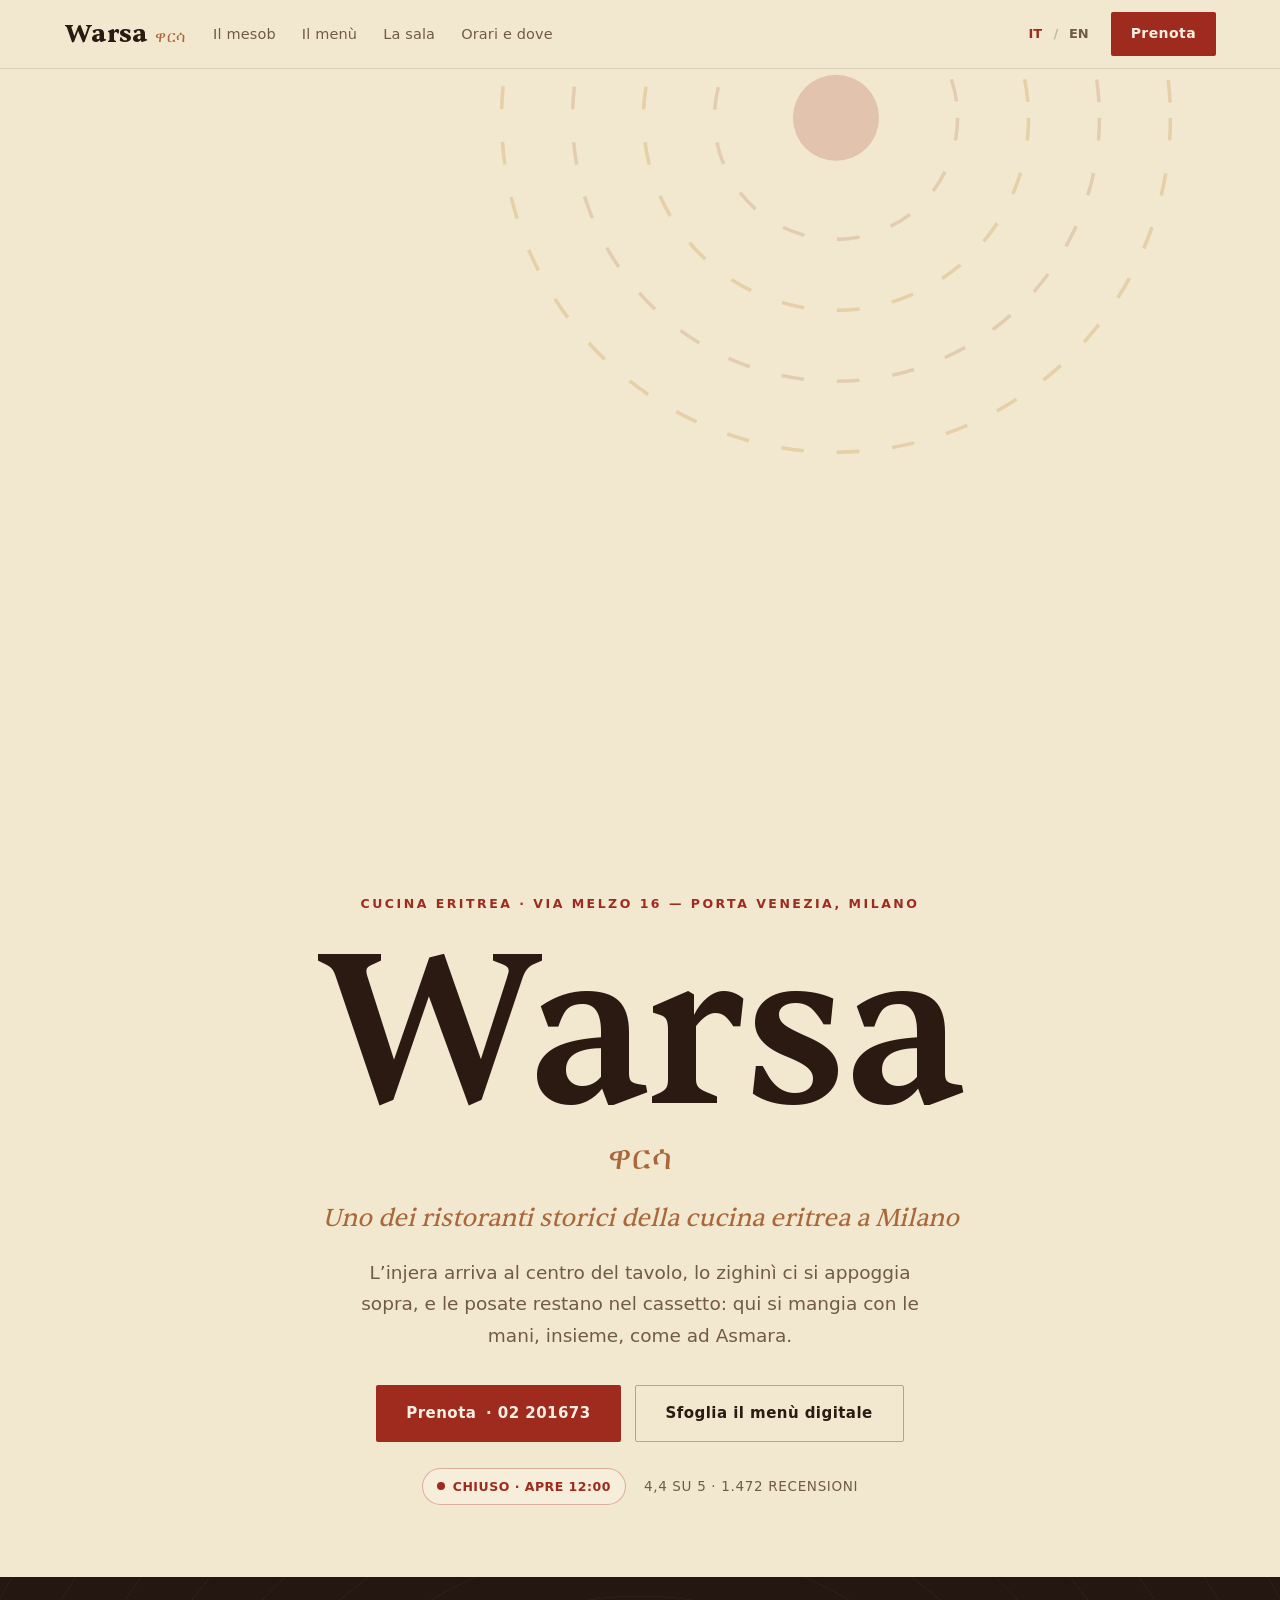
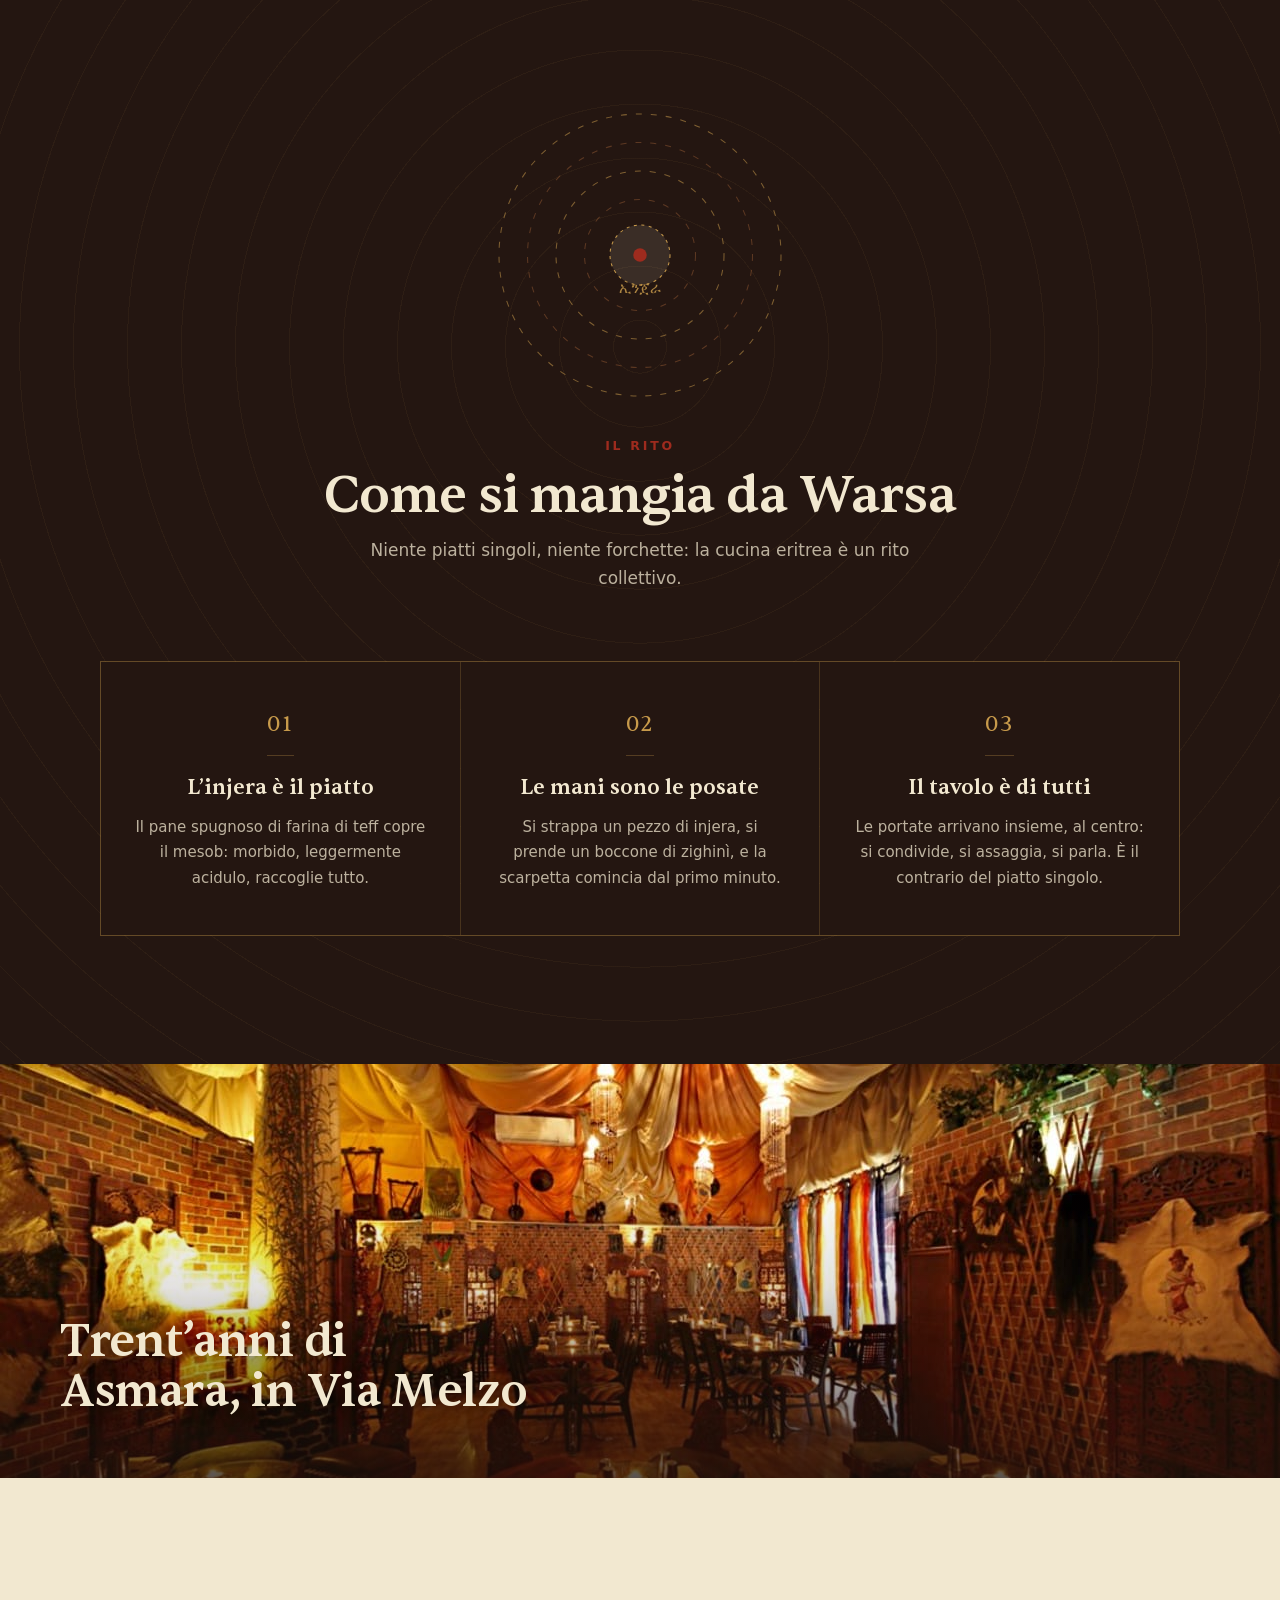
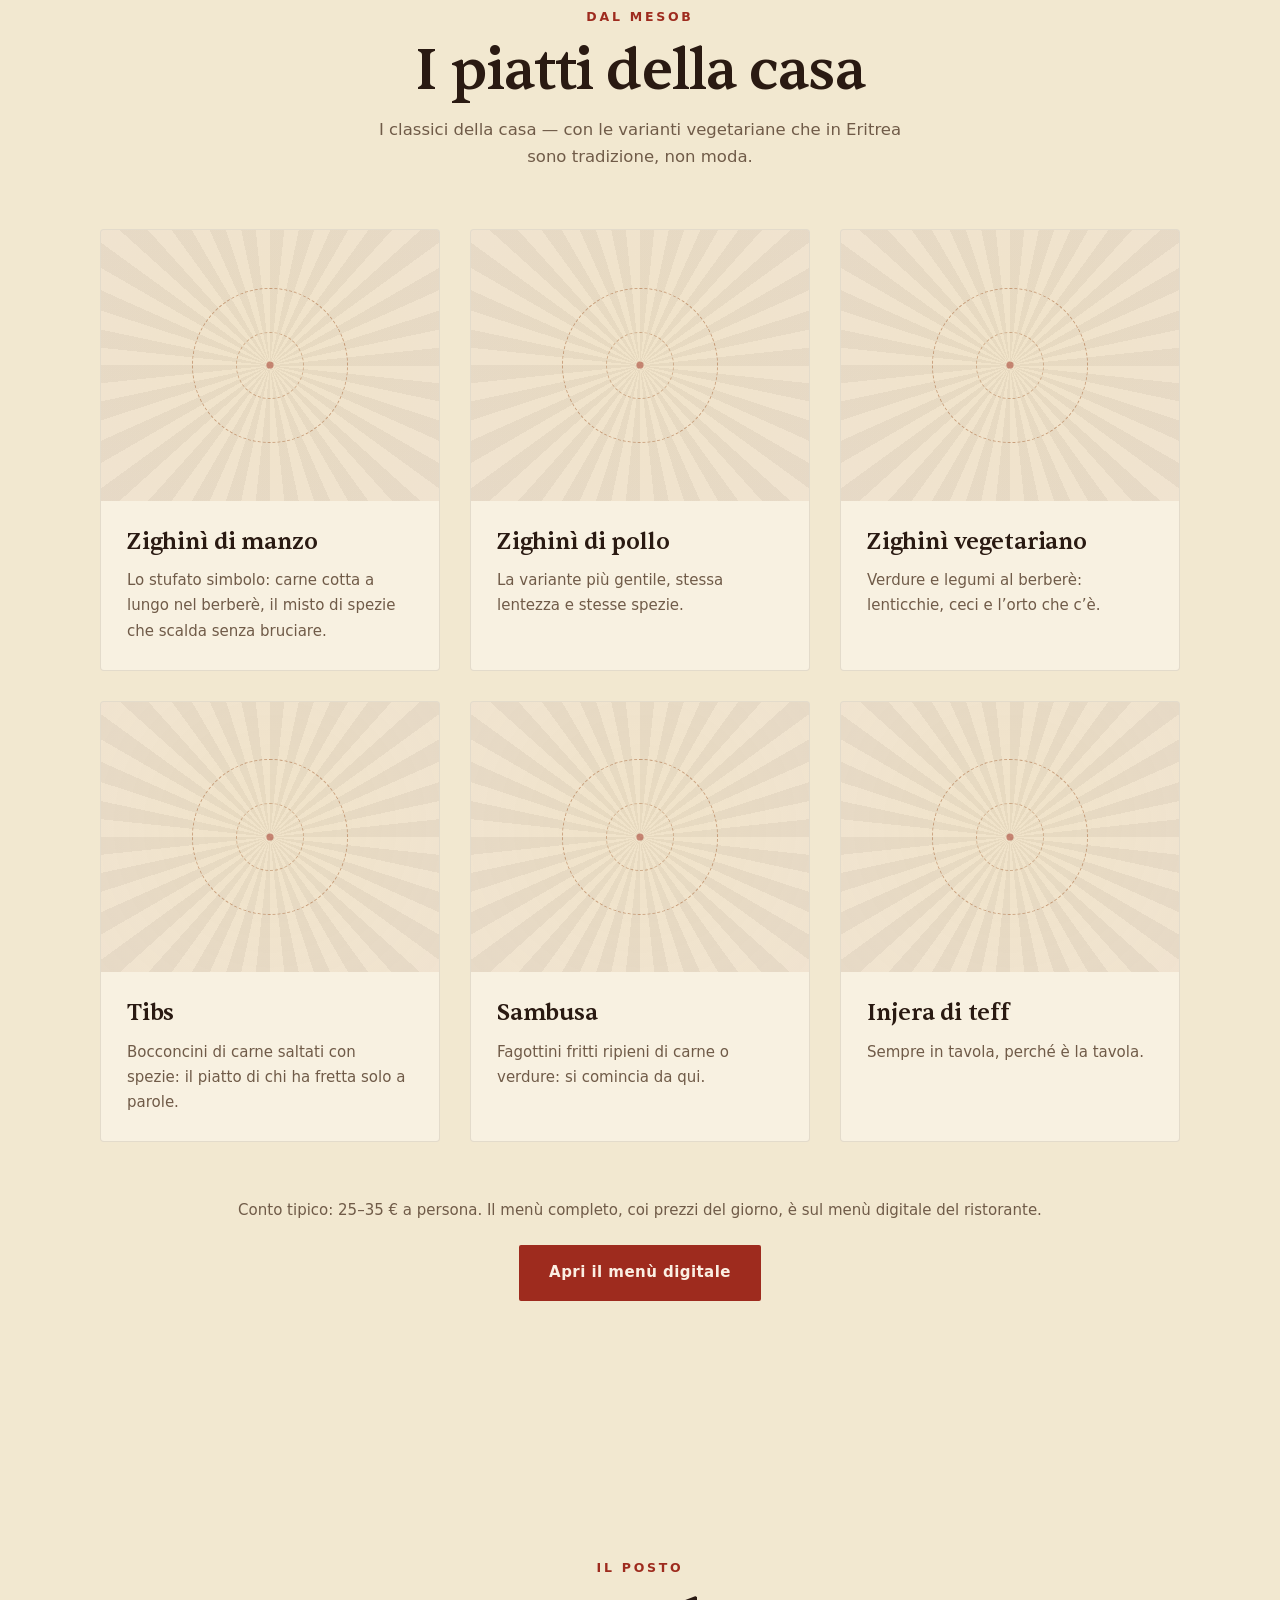
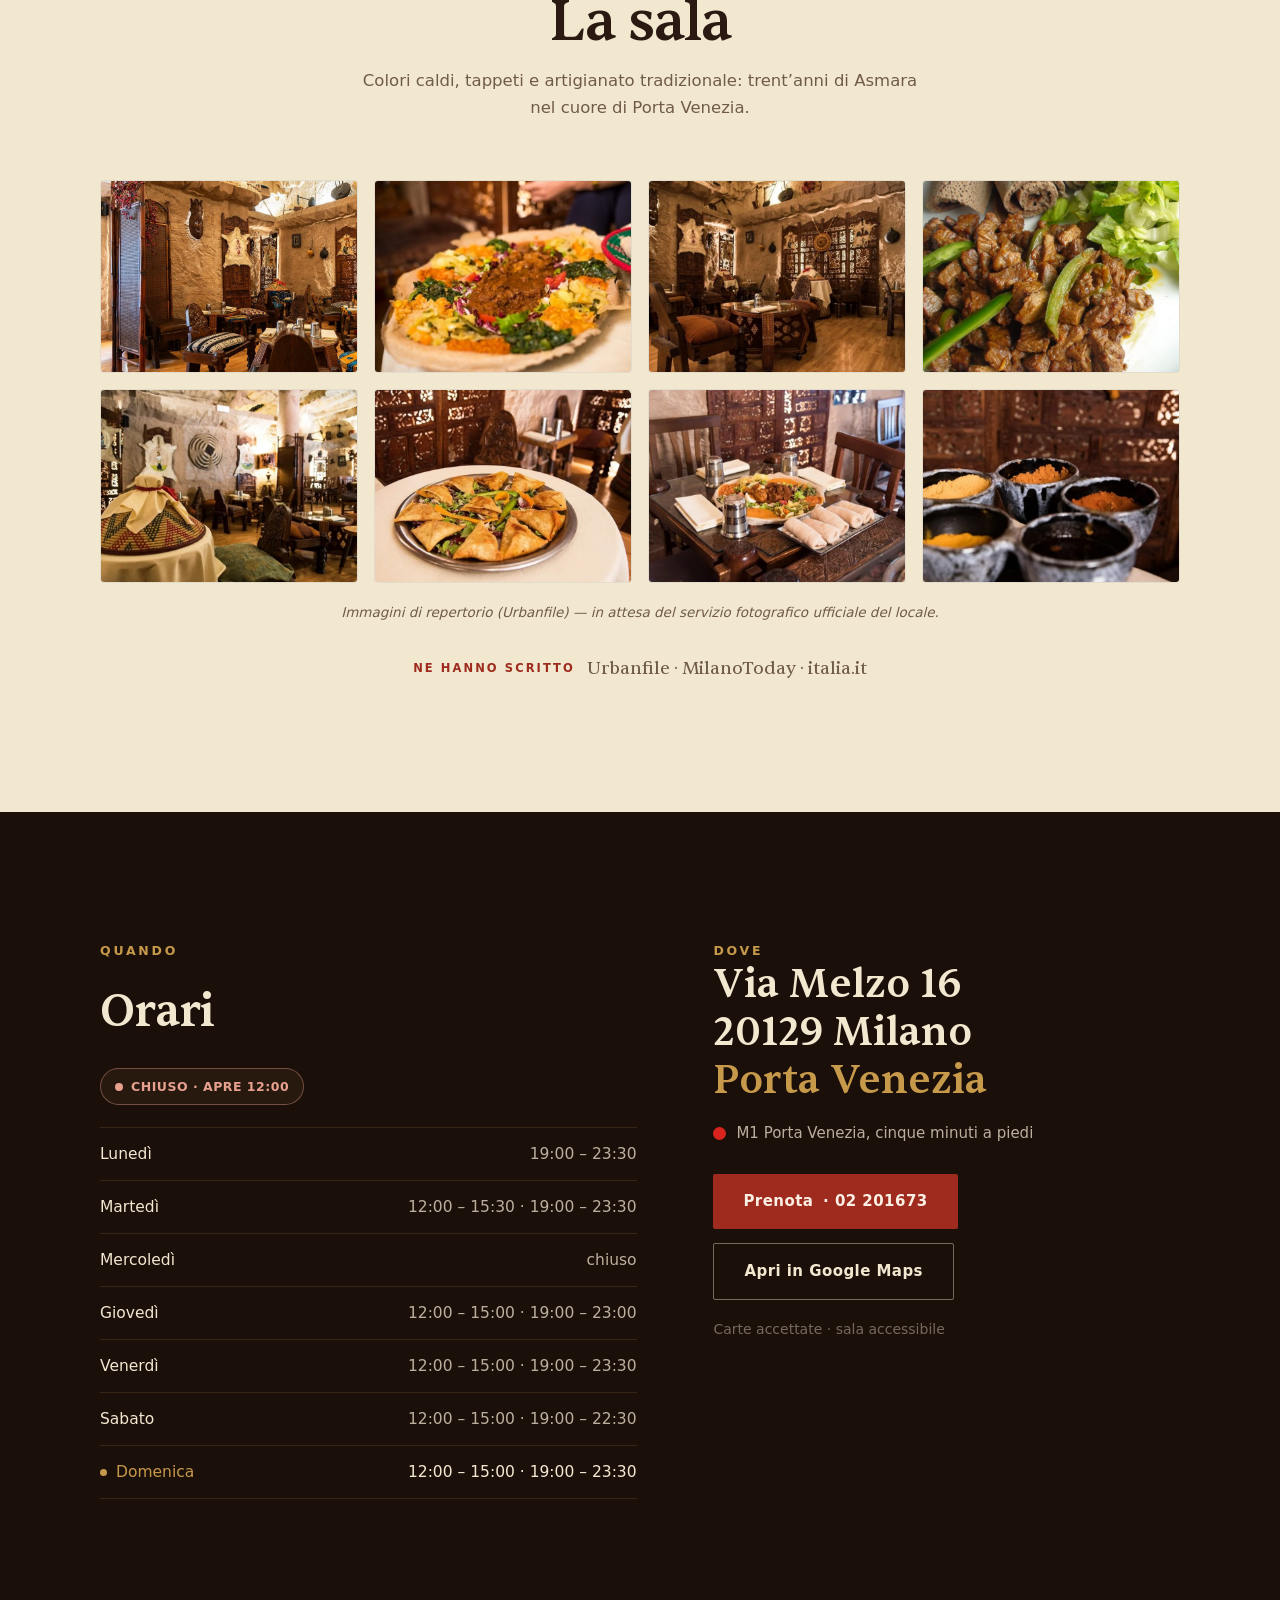
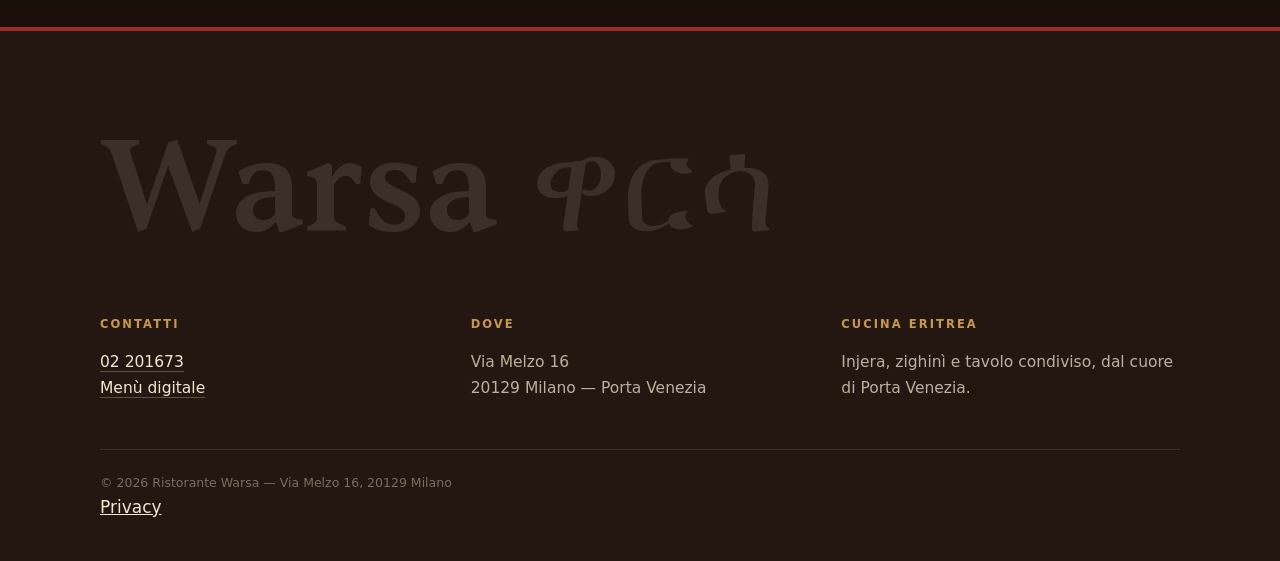
==== commit af9eaa87: "Privacy e pulizia: caratteri sul sito, informativa, noindex - caratteri copiati nel sito: nessuna ri" ====
--- a/index.html
+++ b/index.html
@@ -3,6 +3,7 @@
 <head>
   <meta charset="UTF-8">
   <meta name="viewport" content="width=device-width, initial-scale=1.0">
+  <meta name="robots" content="noindex">
   <title>Warsa — Ristorante eritreo a Milano, Porta Venezia | Via Melzo 16</title>
   <meta name="description" content="Warsa: uno dei ristoranti storici di cucina eritrea a Milano. Injera, zighinì, tibs e sambusa in via Melzo 16, Porta Venezia. Tel 02 201673 — menù digitale e orari.">
   <meta property="og:title" content="Warsa — Ristorante eritreo a Milano, Porta Venezia">
@@ -14,9 +15,7 @@
   <link rel="canonical" href="https://rotenzark.github.io/warsa/">
   <meta name="theme-color" content="#F2E8D0">
   <link rel="icon" href="favicon.svg?v=2" type="image/svg+xml">
-  <link rel="preconnect" href="https://api.fontshare.com" crossorigin>
-  <link rel="preconnect" href="https://cdn.fontshare.com" crossorigin>
-  <link href="https://api.fontshare.com/v2/css?f[]=sentient@400,500,700&f[]=supreme@400,500,700&display=swap" rel="stylesheet">
+  <link rel="stylesheet" href="fonts/fonts.css?v=1">
   <link rel="stylesheet" href="css/style.css?v=3">
   <script type="application/ld+json">
   {
@@ -341,7 +340,8 @@
       </div>
     </div>
     <p class="footer-legal">© <span data-current-year>2026</span> Ristorante Warsa — Via Melzo 16, 20129 Milano</p>
-  </footer>
+    <p class="privacy-link"><a href="privacy.html">Privacy</a></p>
+</footer>
 
   <!-- ============ LIGHTBOX ============ -->
   <div class="lightbox" id="lightbox" role="dialog" aria-modal="true" aria-label="Galleria fotografica" hidden>
--- a/fonts/fonts.css
+++ b/fonts/fonts.css
@@ -0,0 +1,23 @@
+/* Caratteri ospitati sul sito: nessuna richiesta a Google Fonts o Fontshare (giro privacy 1/10/2026). Licenze in LICENSE.txt. */
+/* Sentient */
+@font-face {
+  font-family: 'Sentient';
+  src: url('fontshare-RVTZPYAA57KV4AMXRX7ZIPJXSTYCRP7A-36OUS5CBIXRKI2QU7G7OUHOK7HHA53Y2-SIH66VPT4WS2HIF5PEJNDU4INNUF54LG.woff2') format('woff2');
+  font-weight: 400;
+  font-display: swap;
+  font-style: normal;
+}
+@font-face {
+  font-family: 'Sentient';
+  src: url('fontshare-XVVLA67EPQTZD7YHR3MQPW2IQXXDTGPX-IHGNDJMSP2Y53DG23KZTPBH753PUEUB2-RNUZPHMIVMPXFHVACRGCAJ32E6WUEDVU.woff2') format('woff2');
+  font-weight: 500;
+  font-display: swap;
+  font-style: normal;
+}
+@font-face {
+  font-family: 'Sentient';
+  src: url('fontshare-XC4UYXMVQINJJ47RSKB74CCAWSP5BUGZ-TGOWV4725NO3KHVKMWHG47SRPLMNHMOO-433XP6QWDVL6KQ5K7ZCOP524TX4LE4RJ.woff2') format('woff2');
+  font-weight: 700;
+  font-display: swap;
+  font-style: normal;
+}
